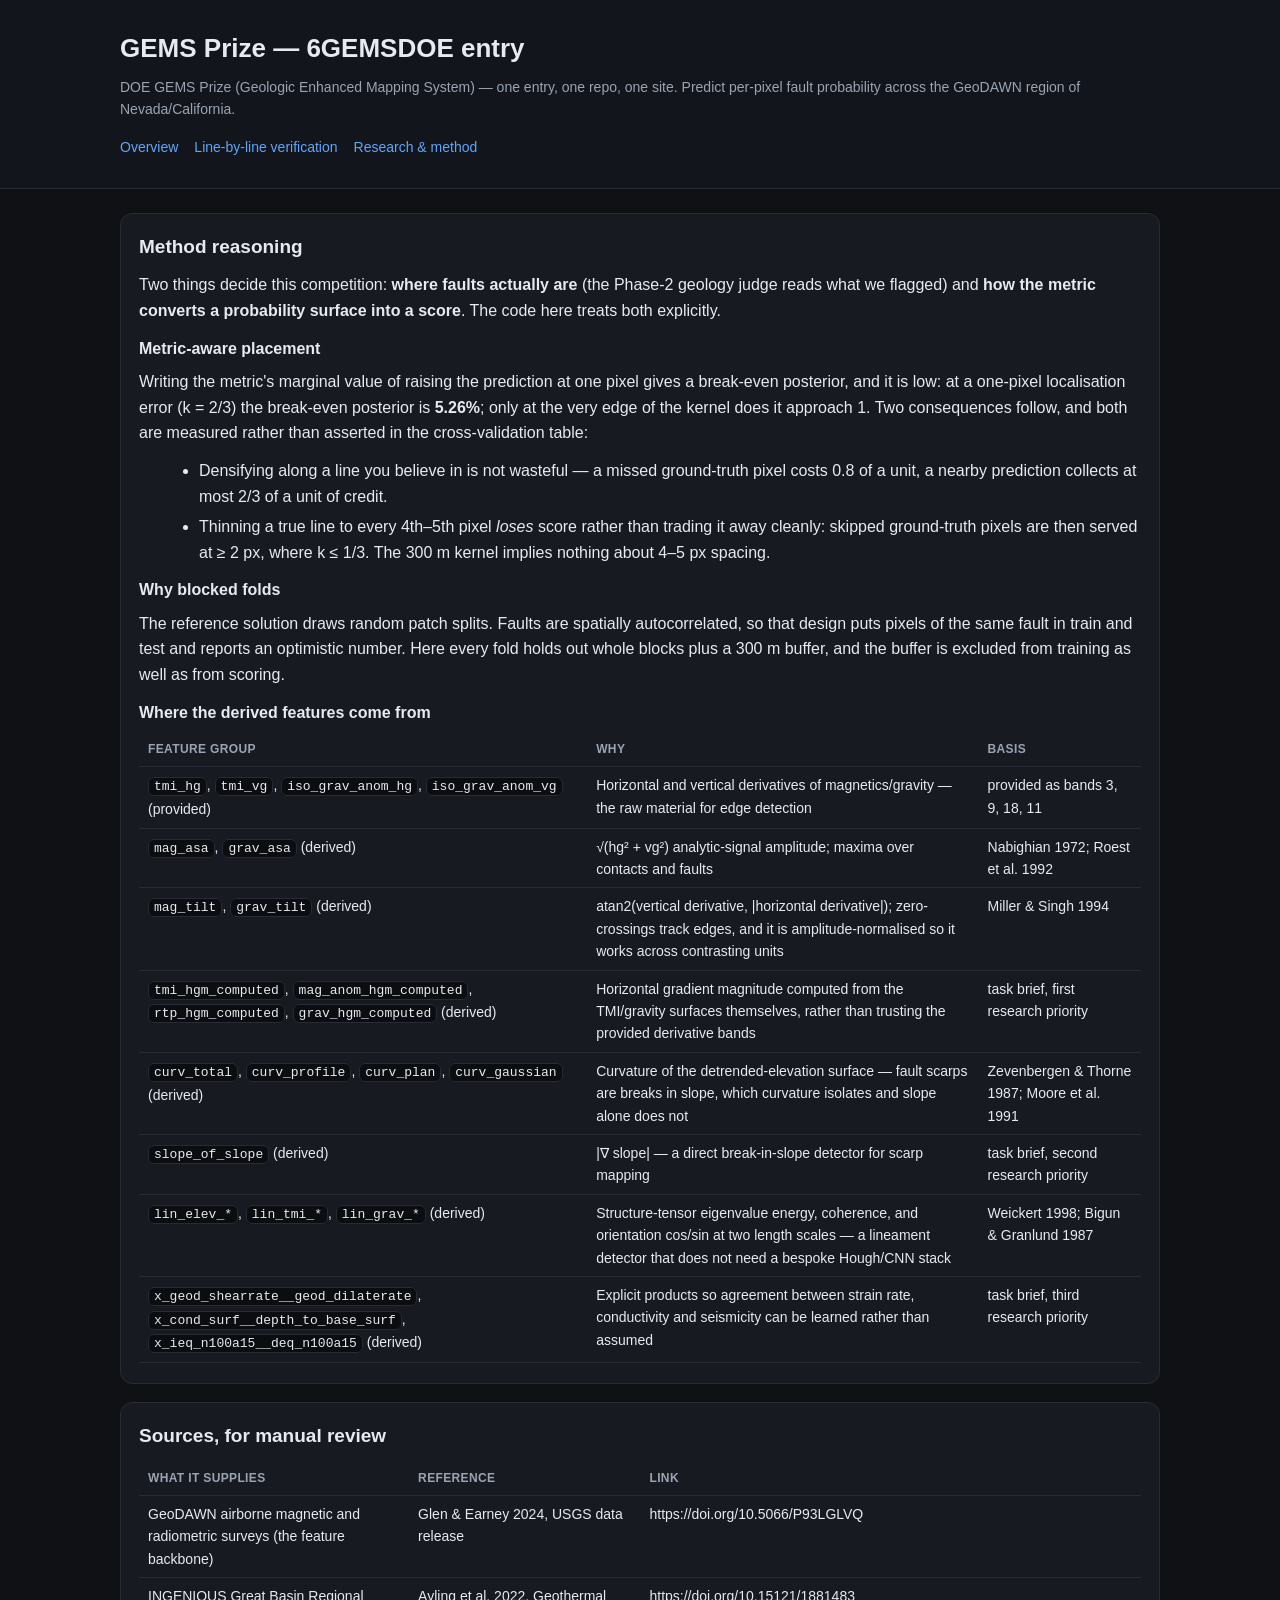
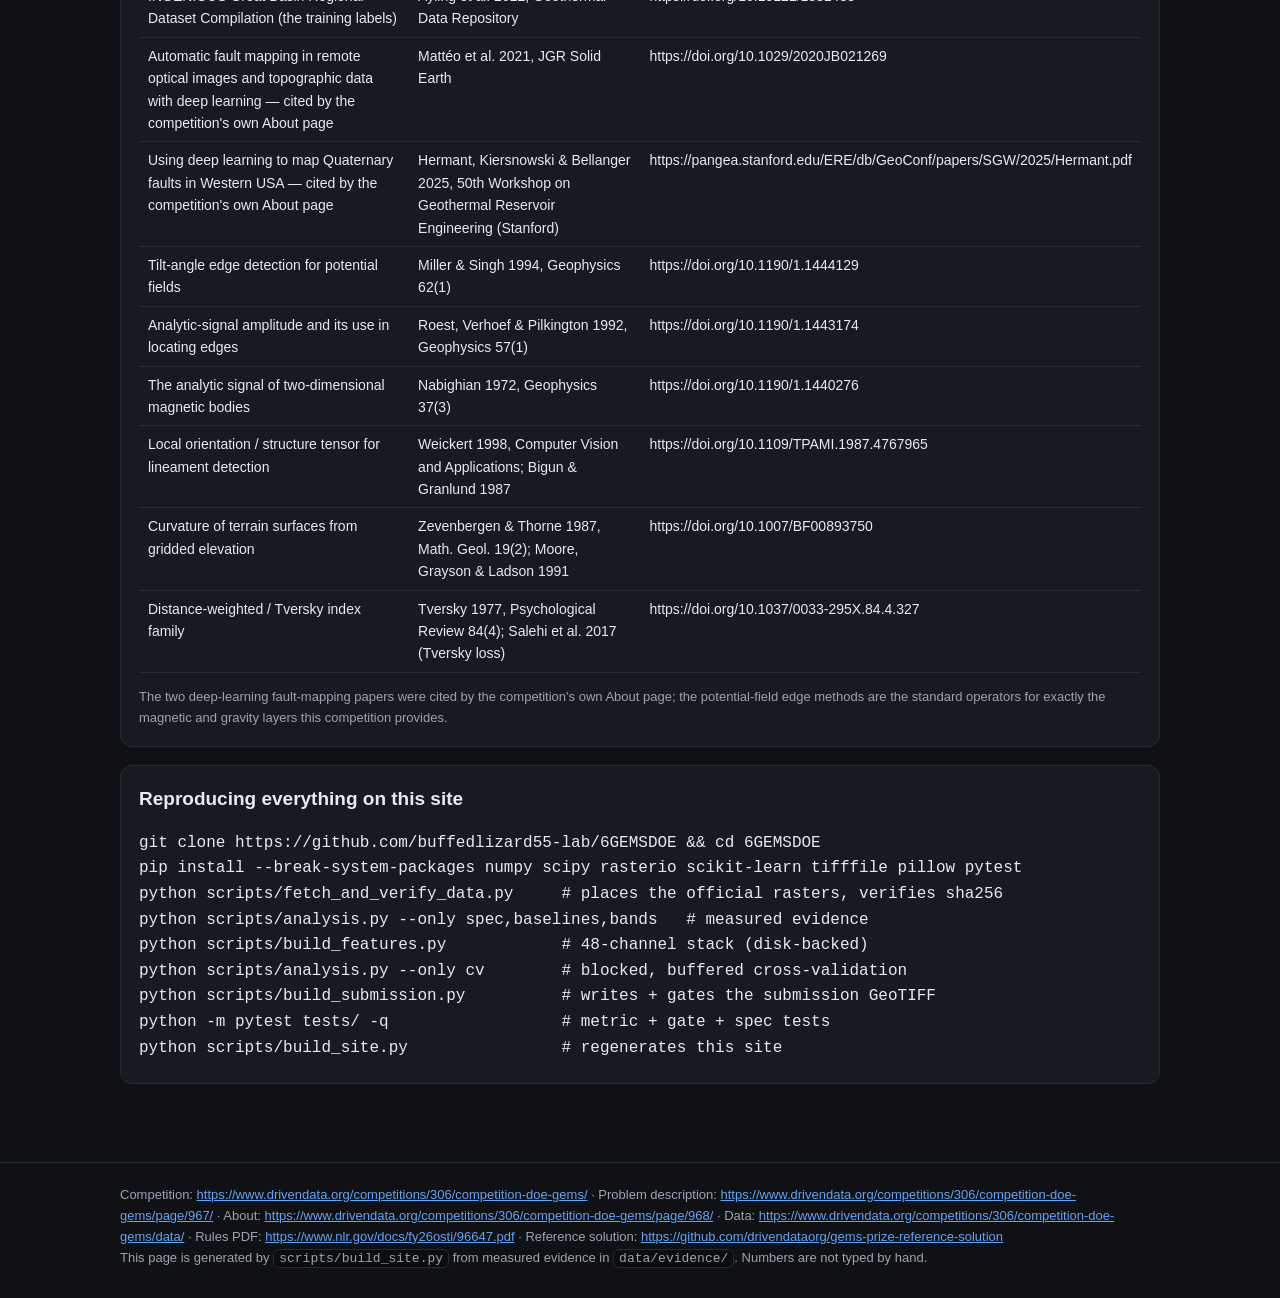
==== research.html @ 50b190d0 "Build the single canonical GEMS entry: gate, metric, features, submission, site Everything here is m" ====
<!doctype html>
<html lang="en"><head><meta charset="utf-8">
<meta name="viewport" content="width=device-width,initial-scale=1">
<title>Research &amp; method — GEMS Prize — 6GEMSDOE entry</title>
<link rel="stylesheet" href="assets/style.css">
</head><body>
<header><div class="wrap">
<h1>GEMS Prize — 6GEMSDOE entry</h1>
<div class="sub">DOE GEMS Prize (Geologic Enhanced Mapping System) —
one entry, one repo, one site. Predict per-pixel fault probability across the
GeoDAWN region of Nevada/California.</div>
<nav><a href="index.html">Overview</a><a href="verification.html">Line-by-line verification</a><a href="research.html" class="on">Research & method</a></nav>
</div></header>
<main><div class="wrap">

<div class="card">
  <h2>Method reasoning</h2>
  <p>Two things decide this competition: <strong>where faults actually are</strong>
  (the Phase-2 geology judge reads what we flagged) and <strong>how the metric
  converts a probability surface into a score</strong>. The code here treats both
  explicitly.</p>
  <h3>Metric-aware placement</h3>
  <p>Writing the metric's marginal value of raising the prediction at one pixel
  gives a break-even posterior, and it is low: at a one-pixel localisation error
  (k = 2/3) the break-even posterior is
  <strong>5.26%</strong>; only at the
  very edge of the kernel does it approach 1. Two consequences follow, and both are
  measured rather than asserted in the cross-validation table:</p>
  <ul>
    <li>Densifying along a line you believe in is not wasteful — a missed
      ground-truth pixel costs 0.8 of a unit, a nearby prediction collects at most
      2/3 of a unit of credit.</li>
    <li>Thinning a true line to every 4th–5th pixel <em>loses</em> score rather than
      trading it away cleanly: skipped ground-truth pixels are then served at ≥ 2 px,
      where k ≤ 1/3. The 300 m kernel implies nothing about 4–5 px spacing.</li>
  </ul>
  <h3>Why blocked folds</h3>
  <p>The reference solution draws random patch splits. Faults are spatially
  autocorrelated, so that design puts pixels of the same fault in train and test and
  reports an optimistic number. Here every fold holds out whole blocks plus a 300 m
  buffer, and the buffer is excluded from training as well as from scoring.</p>
  <h3>Where the derived features come from</h3>
  <table class=""><thead><tr><th>Feature group</th><th>Why</th><th>Basis</th></tr></thead><tbody><tr><td><code>tmi_hg</code>, <code>tmi_vg</code>, <code>iso_grav_anom_hg</code>, <code>iso_grav_anom_vg</code> (provided)</td><td>Horizontal and vertical derivatives of magnetics/gravity — the raw material for edge detection</td><td>provided as bands 3, 9, 18, 11</td></tr><tr><td><code>mag_asa</code>, <code>grav_asa</code> (derived)</td><td>√(hg² + vg²) analytic-signal amplitude; maxima over contacts and faults</td><td>Nabighian 1972; Roest et al. 1992</td></tr><tr><td><code>mag_tilt</code>, <code>grav_tilt</code> (derived)</td><td>atan2(vertical derivative, |horizontal derivative|); zero-crossings track edges, and it is amplitude-normalised so it works across contrasting units</td><td>Miller & Singh 1994</td></tr><tr><td><code>tmi_hgm_computed</code>, <code>mag_anom_hgm_computed</code>, <code>rtp_hgm_computed</code>, <code>grav_hgm_computed</code> (derived)</td><td>Horizontal gradient magnitude computed from the TMI/gravity surfaces themselves, rather than trusting the provided derivative bands</td><td>task brief, first research priority</td></tr><tr><td><code>curv_total</code>, <code>curv_profile</code>, <code>curv_plan</code>, <code>curv_gaussian</code> (derived)</td><td>Curvature of the detrended-elevation surface — fault scarps are breaks in slope, which curvature isolates and slope alone does not</td><td>Zevenbergen & Thorne 1987; Moore et al. 1991</td></tr><tr><td><code>slope_of_slope</code> (derived)</td><td>|∇ slope| — a direct break-in-slope detector for scarp mapping</td><td>task brief, second research priority</td></tr><tr><td><code>lin_elev_*</code>, <code>lin_tmi_*</code>, <code>lin_grav_*</code> (derived)</td><td>Structure-tensor eigenvalue energy, coherence, and orientation cos/sin at two length scales — a lineament detector that does not need a bespoke Hough/CNN stack</td><td>Weickert 1998; Bigun & Granlund 1987</td></tr><tr><td><code>x_geod_shearrate__geod_dilaterate</code>, <code>x_cond_surf__depth_to_base_surf</code>, <code>x_ieq_n100a15__deq_n100a15</code> (derived)</td><td>Explicit products so agreement between strain rate, conductivity and seismicity can be learned rather than assumed</td><td>task brief, third research priority</td></tr></tbody></table>
</div>
<div class="card">
  <h2>Sources, for manual review</h2>
  <table class=""><thead><tr><th>What it supplies</th><th>Reference</th><th>Link</th></tr></thead><tbody><tr><td>GeoDAWN airborne magnetic and radiometric surveys (the feature backbone)</td><td>Glen & Earney 2024, USGS data release</td><td>https://doi.org/10.5066/P93LGLVQ</td></tr><tr><td>INGENIOUS Great Basin Regional Dataset Compilation (the training labels)</td><td>Ayling et al. 2022, Geothermal Data Repository</td><td>https://doi.org/10.15121/1881483</td></tr><tr><td>Automatic fault mapping in remote optical images and topographic data with deep learning — cited by the competition's own About page</td><td>Mattéo et al. 2021, JGR Solid Earth</td><td>https://doi.org/10.1029/2020JB021269</td></tr><tr><td>Using deep learning to map Quaternary faults in Western USA — cited by the competition's own About page</td><td>Hermant, Kiersnowski & Bellanger 2025, 50th Workshop on Geothermal Reservoir Engineering (Stanford)</td><td>https://pangea.stanford.edu/ERE/db/GeoConf/papers/SGW/2025/Hermant.pdf</td></tr><tr><td>Tilt-angle edge detection for potential fields</td><td>Miller & Singh 1994, Geophysics 62(1)</td><td>https://doi.org/10.1190/1.1444129</td></tr><tr><td>Analytic-signal amplitude and its use in locating edges</td><td>Roest, Verhoef & Pilkington 1992, Geophysics 57(1)</td><td>https://doi.org/10.1190/1.1443174</td></tr><tr><td>The analytic signal of two-dimensional magnetic bodies</td><td>Nabighian 1972, Geophysics 37(3)</td><td>https://doi.org/10.1190/1.1440276</td></tr><tr><td>Local orientation / structure tensor for lineament detection</td><td>Weickert 1998, Computer Vision and Applications; Bigun & Granlund 1987</td><td>https://doi.org/10.1109/TPAMI.1987.4767965</td></tr><tr><td>Curvature of terrain surfaces from gridded elevation</td><td>Zevenbergen & Thorne 1987, Math. Geol. 19(2); Moore, Grayson & Ladson 1991</td><td>https://doi.org/10.1007/BF00893750</td></tr><tr><td>Distance-weighted / Tversky index family</td><td>Tversky 1977, Psychological Review 84(4); Salehi et al. 2017 (Tversky loss)</td><td>https://doi.org/10.1037/0033-295X.84.4.327</td></tr></tbody></table>
  <p class="note">The two deep-learning fault-mapping papers were cited by the
  competition's own About page; the potential-field edge methods are the standard
  operators for exactly the magnetic and gravity layers this competition provides.</p>
</div>
<div class="card">
  <h2>Reproducing everything on this site</h2>
  <pre class="code">git clone https://github.com/buffedlizard55-lab/6GEMSDOE &amp;&amp; cd 6GEMSDOE
pip install --break-system-packages numpy scipy rasterio scikit-learn tifffile pillow pytest
python scripts/fetch_and_verify_data.py     # places the official rasters, verifies sha256
python scripts/analysis.py --only spec,baselines,bands   # measured evidence
python scripts/build_features.py            # 48-channel stack (disk-backed)
python scripts/analysis.py --only cv        # blocked, buffered cross-validation
python scripts/build_submission.py          # writes + gates the submission GeoTIFF
python -m pytest tests/ -q                  # metric + gate + spec tests
python scripts/build_site.py                # regenerates this site</pre>
</div>
</div></main>
<footer><div class="wrap">
Competition: <a href="https://www.drivendata.org/competitions/306/competition-doe-gems/" rel="noopener">https://www.drivendata.org/competitions/306/competition-doe-gems/</a> · Problem description: <a href="https://www.drivendata.org/competitions/306/competition-doe-gems/page/967/" rel="noopener">https://www.drivendata.org/competitions/306/competition-doe-gems/page/967/</a> ·
About: <a href="https://www.drivendata.org/competitions/306/competition-doe-gems/page/968/" rel="noopener">https://www.drivendata.org/competitions/306/competition-doe-gems/page/968/</a> · Data: <a href="https://www.drivendata.org/competitions/306/competition-doe-gems/data/" rel="noopener">https://www.drivendata.org/competitions/306/competition-doe-gems/data/</a> ·
Rules PDF: <a href="https://www.nlr.gov/docs/fy26osti/96647.pdf" rel="noopener">https://www.nlr.gov/docs/fy26osti/96647.pdf</a> ·
Reference solution: <a href="https://github.com/drivendataorg/gems-prize-reference-solution" rel="noopener">https://github.com/drivendataorg/gems-prize-reference-solution</a>
<p>This page is generated by <code>scripts/build_site.py</code> from measured
evidence in <code>data/evidence/</code>. Numbers are not typed by hand.</p>
</div></footer></body></html>
---- assets/style.css ----
:root{--bg:#0f1115;--fg:#e8eaf0;--mut:#9aa4b2;--card:#171a21;--line:#262b36;
--acc:#6ee7b7;--acc2:#60a5fa;--warn:#fbbf24;--bad:#f87171}
*{box-sizing:border-box}
body{margin:0;background:var(--bg);color:var(--fg);font:16px/1.6 -apple-system,
BlinkMacSystemFont,"Segoe UI",Roboto,Helvetica,Arial,sans-serif}
header{padding:28px 20px;border-bottom:1px solid var(--line);background:#12151b}
.wrap{max-width:1080px;margin:0 auto;padding:0 20px}
h1{margin:0 0 6px;font-size:26px}
h2{font-size:19px;margin:0 0 10px}
h3{font-size:16px;margin:0 0 8px}
p{margin:0 0 12px}
.sub{color:var(--mut);font-size:14px}
nav a{color:var(--acc2);text-decoration:none;margin-right:16px;font-size:14px}
nav{margin-top:14px}
main{padding:24px 0 60px}
.card{background:var(--card);border:1px solid var(--line);border-radius:12px;
padding:18px 18px 6px;margin:0 0 18px}
.card.flag{border-color:var(--warn)}
.card.warn{border-color:var(--warn)}
.hero-card{border-color:var(--acc)}
.lead{font-size:17px}
a{color:var(--acc2)}
code{background:#0b0d11;border:1px solid var(--line);border-radius:6px;
padding:1px 5px;font-size:13px}
code.hash{font-size:12px;color:var(--mut)}
table{width:100%;border-collapse:collapse;margin:8px 0 14px;font-size:14px}
th,td{text-align:left;padding:7px 9px;border-bottom:1px solid var(--line);
vertical-align:top}
th{color:var(--mut);font-weight:600;font-size:12px;text-transform:uppercase;
letter-spacing:.03em}
tr:hover td{background:#1b1f27}
.download{display:inline-block;background:var(--acc);color:#06231a;font-weight:700;
padding:11px 18px;border-radius:9px;text-decoration:none;font-size:16px}
.download:hover{filter:brightness(1.08)}
.file{margin:10px 0 14px}
.meta{color:var(--mut);font-size:13px;margin-left:10px}
.steps{margin:0 0 12px 18px}
.steps li{margin:5px 0}
.note{color:var(--mut);font-size:13px}
.methodnote{background:#0b0d11;border:1px solid var(--line);border-radius:8px;
padding:10px 12px;font-size:13px}
details{margin:10px 0 14px}
summary{cursor:pointer;color:var(--acc2);font-size:14px;margin-bottom:6px}
ul{margin:0 0 12px 20px}
li{margin:5px 0}
footer{border-top:1px solid var(--line);padding:22px 20px;color:var(--mut);
font-size:13px}
.grid{display:grid;grid-template-columns:1fr 1fr;gap:18px}
@media(max-width:760px){.grid{grid-template-columns:1fr}}
.flagp{color:var(--warn)}
.ok{color:var(--acc)}
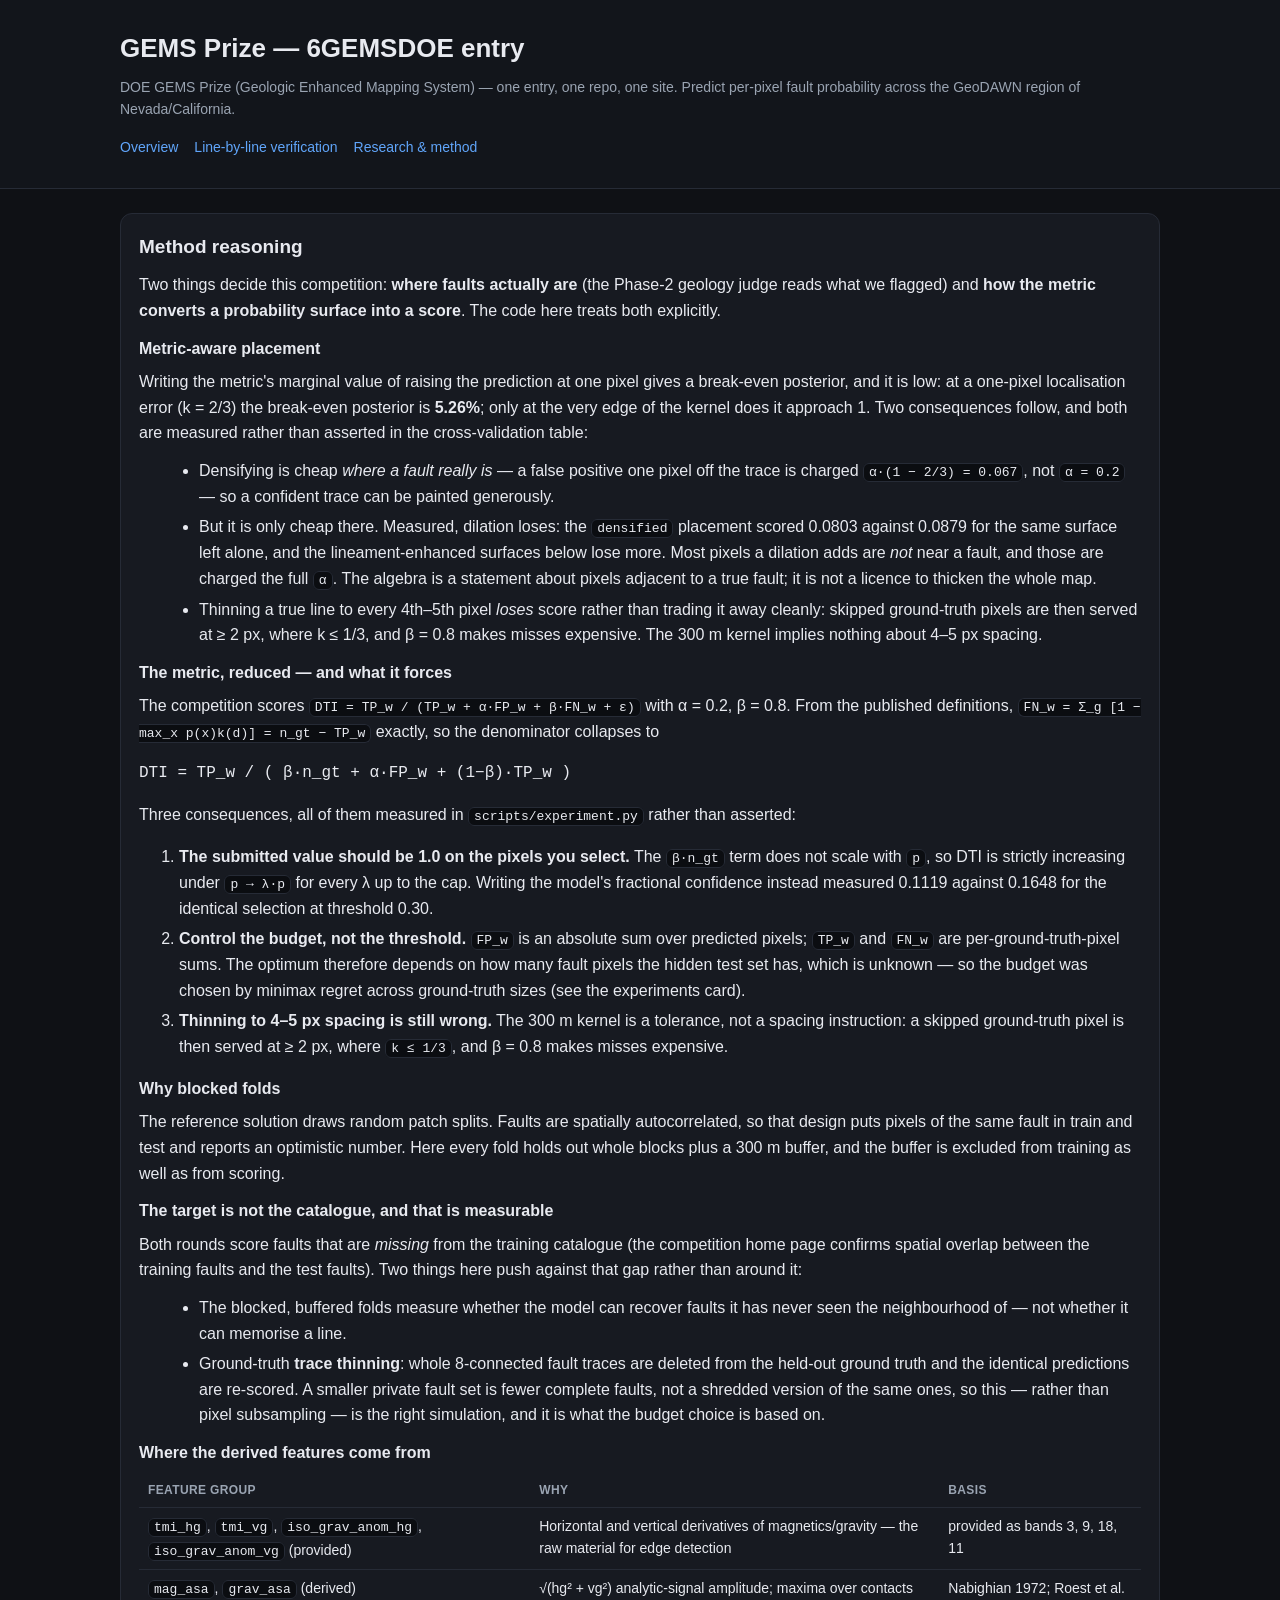
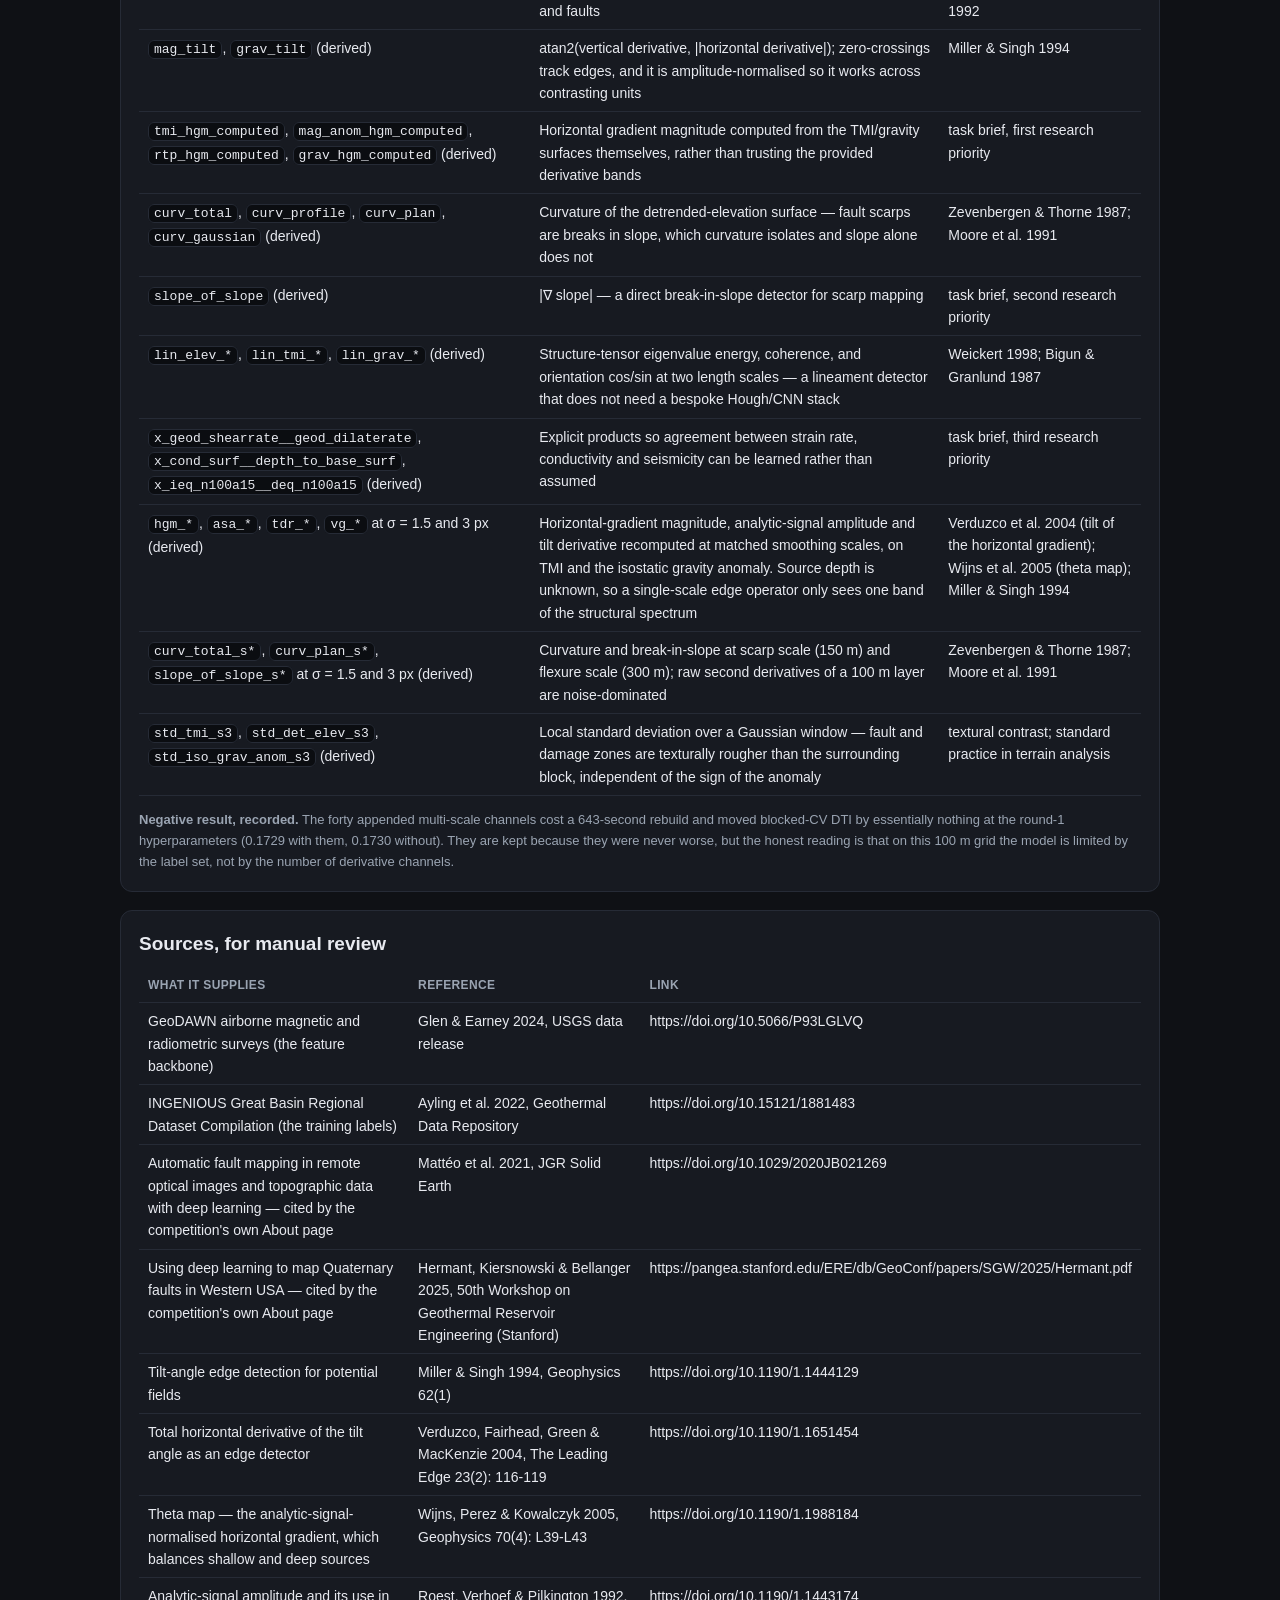
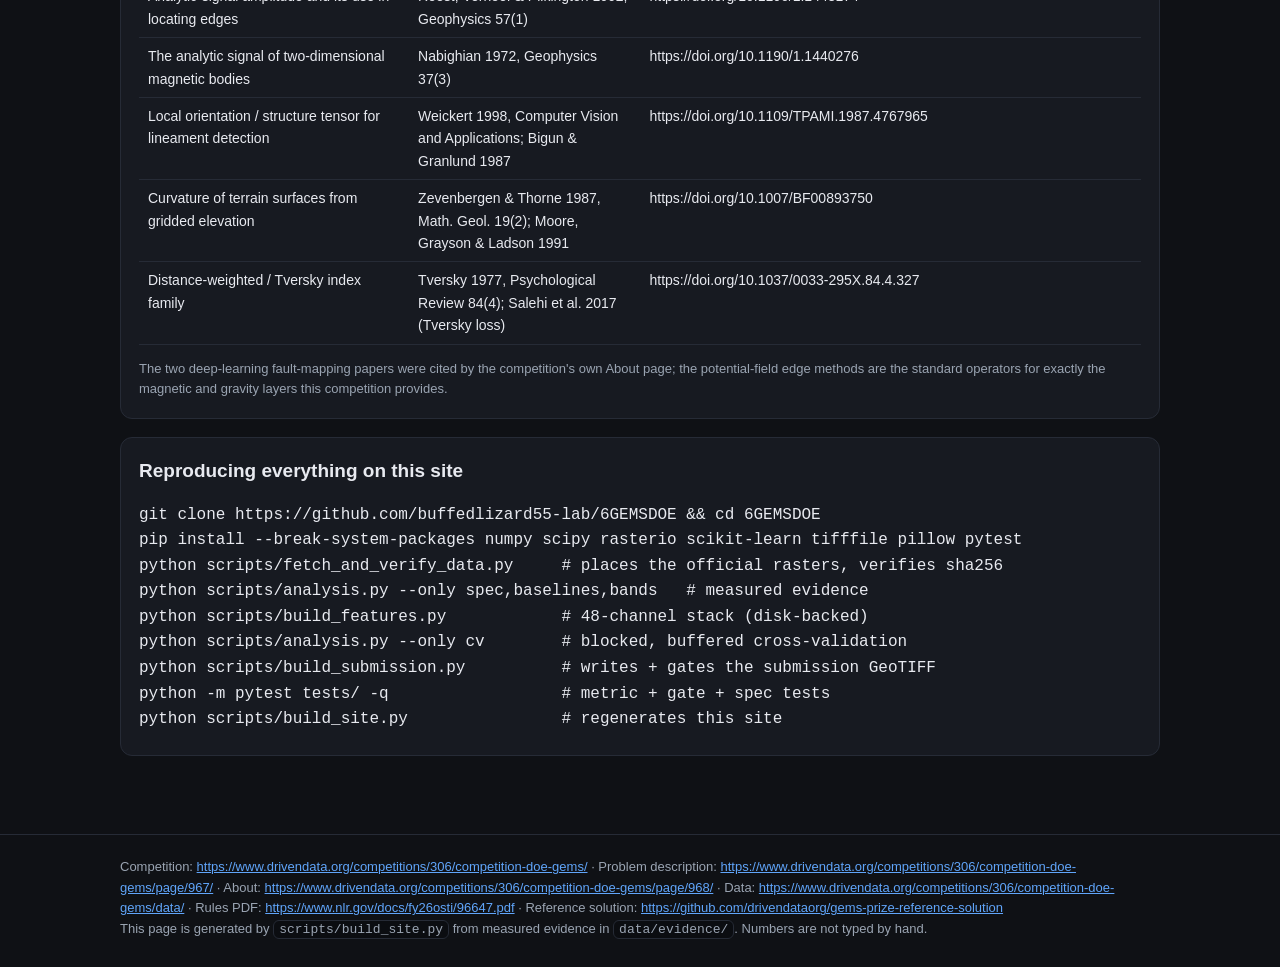
==== commit e60f8531: "Metric-algebra submission upgrade: write 1.0, choose a robust budget Model quality, not data placeme" ====
--- a/research.html
+++ b/research.html
@@ -27,24 +27,74 @@
   very edge of the kernel does it approach 1. Two consequences follow, and both are
   measured rather than asserted in the cross-validation table:</p>
   <ul>
-    <li>Densifying along a line you believe in is not wasteful — a missed
-      ground-truth pixel costs 0.8 of a unit, a nearby prediction collects at most
-      2/3 of a unit of credit.</li>
+    <li>Densifying is cheap <em>where a fault really is</em> — a false positive one
+      pixel off the trace is charged <code>α·(1 − 2/3) = 0.067</code>, not
+      <code>α = 0.2</code> — so a confident trace can be painted generously.</li>
+    <li>But it is only cheap there. Measured, dilation loses: the
+      <code>densified</code> placement scored 0.0803 against 0.0879 for the same
+      surface left alone, and the lineament-enhanced surfaces below lose more. Most
+      pixels a dilation adds are <em>not</em> near a fault, and those are charged the
+      full <code>α</code>. The algebra is a statement about pixels adjacent to a true
+      fault; it is not a licence to thicken the whole map.</li>
     <li>Thinning a true line to every 4th–5th pixel <em>loses</em> score rather than
       trading it away cleanly: skipped ground-truth pixels are then served at ≥ 2 px,
-      where k ≤ 1/3. The 300 m kernel implies nothing about 4–5 px spacing.</li>
+      where k ≤ 1/3, and β = 0.8 makes misses expensive. The 300 m kernel implies
+      nothing about 4–5 px spacing.</li>
   </ul>
+  <h3>The metric, reduced — and what it forces</h3>
+  <p>The competition scores
+  <code>DTI = TP_w / (TP_w + α·FP_w + β·FN_w + ε)</code> with α = 0.2, β = 0.8.
+  From the published definitions, <code>FN_w = Σ_g [1 − max_x p(x)k(d)] =
+  n_gt − TP_w</code> exactly, so the denominator collapses to</p>
+  <pre class="code">DTI = TP_w / ( β·n_gt + α·FP_w + (1−β)·TP_w )</pre>
+  <p>Three consequences, all of them measured in
+  <code>scripts/experiment.py</code> rather than asserted:</p>
+  <ol>
+    <li><strong>The submitted value should be 1.0 on the pixels you select.</strong>
+      The <code>β·n_gt</code> term does not scale with <code>p</code>, so DTI is
+      strictly increasing under <code>p → λ·p</code> for every λ up to the cap. Writing
+      the model's fractional confidence instead measured 0.1119 against 0.1648 for
+      the identical selection at threshold 0.30.</li>
+    <li><strong>Control the budget, not the threshold.</strong> <code>FP_w</code> is an
+      absolute sum over predicted pixels; <code>TP_w</code> and <code>FN_w</code> are
+      per-ground-truth-pixel sums. The optimum therefore depends on how many fault
+      pixels the hidden test set has, which is unknown — so the budget was chosen by
+      minimax regret across ground-truth sizes (see the experiments card).</li>
+    <li><strong>Thinning to 4–5 px spacing is still wrong.</strong> The 300 m kernel
+      is a tolerance, not a spacing instruction: a skipped ground-truth pixel is then
+      served at ≥ 2 px, where <code>k ≤ 1/3</code>, and β = 0.8 makes misses
+      expensive.</li>
+  </ol>
   <h3>Why blocked folds</h3>
   <p>The reference solution draws random patch splits. Faults are spatially
   autocorrelated, so that design puts pixels of the same fault in train and test and
   reports an optimistic number. Here every fold holds out whole blocks plus a 300 m
   buffer, and the buffer is excluded from training as well as from scoring.</p>
+  <h3>The target is not the catalogue, and that is measurable</h3>
+  <p>Both rounds score faults that are <em>missing</em> from the training catalogue
+  (the competition home page confirms spatial overlap between the training faults and
+  the test faults). Two things here push against that gap rather than around it:</p>
+  <ul>
+    <li>The blocked, buffered folds measure whether the model can recover faults it
+      has never seen the neighbourhood of — not whether it can memorise a line.</li>
+    <li>Ground-truth <strong>trace thinning</strong>: whole 8-connected fault traces
+      are deleted from the held-out ground truth and the identical predictions are
+      re-scored. A smaller private fault set is fewer complete faults, not a shredded
+      version of the same ones, so this — rather than pixel subsampling — is the right
+      simulation, and it is what the budget choice is based on.</li>
+  </ul>
   <h3>Where the derived features come from</h3>
-  <table class=""><thead><tr><th>Feature group</th><th>Why</th><th>Basis</th></tr></thead><tbody><tr><td><code>tmi_hg</code>, <code>tmi_vg</code>, <code>iso_grav_anom_hg</code>, <code>iso_grav_anom_vg</code> (provided)</td><td>Horizontal and vertical derivatives of magnetics/gravity — the raw material for edge detection</td><td>provided as bands 3, 9, 18, 11</td></tr><tr><td><code>mag_asa</code>, <code>grav_asa</code> (derived)</td><td>√(hg² + vg²) analytic-signal amplitude; maxima over contacts and faults</td><td>Nabighian 1972; Roest et al. 1992</td></tr><tr><td><code>mag_tilt</code>, <code>grav_tilt</code> (derived)</td><td>atan2(vertical derivative, |horizontal derivative|); zero-crossings track edges, and it is amplitude-normalised so it works across contrasting units</td><td>Miller & Singh 1994</td></tr><tr><td><code>tmi_hgm_computed</code>, <code>mag_anom_hgm_computed</code>, <code>rtp_hgm_computed</code>, <code>grav_hgm_computed</code> (derived)</td><td>Horizontal gradient magnitude computed from the TMI/gravity surfaces themselves, rather than trusting the provided derivative bands</td><td>task brief, first research priority</td></tr><tr><td><code>curv_total</code>, <code>curv_profile</code>, <code>curv_plan</code>, <code>curv_gaussian</code> (derived)</td><td>Curvature of the detrended-elevation surface — fault scarps are breaks in slope, which curvature isolates and slope alone does not</td><td>Zevenbergen & Thorne 1987; Moore et al. 1991</td></tr><tr><td><code>slope_of_slope</code> (derived)</td><td>|∇ slope| — a direct break-in-slope detector for scarp mapping</td><td>task brief, second research priority</td></tr><tr><td><code>lin_elev_*</code>, <code>lin_tmi_*</code>, <code>lin_grav_*</code> (derived)</td><td>Structure-tensor eigenvalue energy, coherence, and orientation cos/sin at two length scales — a lineament detector that does not need a bespoke Hough/CNN stack</td><td>Weickert 1998; Bigun & Granlund 1987</td></tr><tr><td><code>x_geod_shearrate__geod_dilaterate</code>, <code>x_cond_surf__depth_to_base_surf</code>, <code>x_ieq_n100a15__deq_n100a15</code> (derived)</td><td>Explicit products so agreement between strain rate, conductivity and seismicity can be learned rather than assumed</td><td>task brief, third research priority</td></tr></tbody></table>
+  <table class=""><thead><tr><th>Feature group</th><th>Why</th><th>Basis</th></tr></thead><tbody><tr><td><code>tmi_hg</code>, <code>tmi_vg</code>, <code>iso_grav_anom_hg</code>, <code>iso_grav_anom_vg</code> (provided)</td><td>Horizontal and vertical derivatives of magnetics/gravity — the raw material for edge detection</td><td>provided as bands 3, 9, 18, 11</td></tr><tr><td><code>mag_asa</code>, <code>grav_asa</code> (derived)</td><td>√(hg² + vg²) analytic-signal amplitude; maxima over contacts and faults</td><td>Nabighian 1972; Roest et al. 1992</td></tr><tr><td><code>mag_tilt</code>, <code>grav_tilt</code> (derived)</td><td>atan2(vertical derivative, |horizontal derivative|); zero-crossings track edges, and it is amplitude-normalised so it works across contrasting units</td><td>Miller & Singh 1994</td></tr><tr><td><code>tmi_hgm_computed</code>, <code>mag_anom_hgm_computed</code>, <code>rtp_hgm_computed</code>, <code>grav_hgm_computed</code> (derived)</td><td>Horizontal gradient magnitude computed from the TMI/gravity surfaces themselves, rather than trusting the provided derivative bands</td><td>task brief, first research priority</td></tr><tr><td><code>curv_total</code>, <code>curv_profile</code>, <code>curv_plan</code>, <code>curv_gaussian</code> (derived)</td><td>Curvature of the detrended-elevation surface — fault scarps are breaks in slope, which curvature isolates and slope alone does not</td><td>Zevenbergen & Thorne 1987; Moore et al. 1991</td></tr><tr><td><code>slope_of_slope</code> (derived)</td><td>|∇ slope| — a direct break-in-slope detector for scarp mapping</td><td>task brief, second research priority</td></tr><tr><td><code>lin_elev_*</code>, <code>lin_tmi_*</code>, <code>lin_grav_*</code> (derived)</td><td>Structure-tensor eigenvalue energy, coherence, and orientation cos/sin at two length scales — a lineament detector that does not need a bespoke Hough/CNN stack</td><td>Weickert 1998; Bigun & Granlund 1987</td></tr><tr><td><code>x_geod_shearrate__geod_dilaterate</code>, <code>x_cond_surf__depth_to_base_surf</code>, <code>x_ieq_n100a15__deq_n100a15</code> (derived)</td><td>Explicit products so agreement between strain rate, conductivity and seismicity can be learned rather than assumed</td><td>task brief, third research priority</td></tr><tr><td><code>hgm_*</code>, <code>asa_*</code>, <code>tdr_*</code>, <code>vg_*</code> at σ = 1.5 and 3 px (derived)</td><td>Horizontal-gradient magnitude, analytic-signal amplitude and tilt derivative recomputed at matched smoothing scales, on TMI and the isostatic gravity anomaly. Source depth is unknown, so a single-scale edge operator only sees one band of the structural spectrum</td><td>Verduzco et al. 2004 (tilt of the horizontal gradient); Wijns et al. 2005 (theta map); Miller & Singh 1994</td></tr><tr><td><code>curv_total_s*</code>, <code>curv_plan_s*</code>, <code>slope_of_slope_s*</code> at σ = 1.5 and 3 px (derived)</td><td>Curvature and break-in-slope at scarp scale (150 m) and flexure scale (300 m); raw second derivatives of a 100 m layer are noise-dominated</td><td>Zevenbergen & Thorne 1987; Moore et al. 1991</td></tr><tr><td><code>std_tmi_s3</code>, <code>std_det_elev_s3</code>, <code>std_iso_grav_anom_s3</code> (derived)</td><td>Local standard deviation over a Gaussian window — fault and damage zones are texturally rougher than the surrounding block, independent of the sign of the anomaly</td><td>textural contrast; standard practice in terrain analysis</td></tr></tbody></table>
+  <p class="note"><strong>Negative result, recorded.</strong> The forty appended
+  multi-scale channels cost a 643-second rebuild and moved blocked-CV DTI by
+  essentially nothing at the round-1 hyperparameters (0.1729 with them, 0.1730
+  without). They are kept because they were never worse, but the honest reading is
+  that on this 100 m grid the model is limited by the label set, not by the number of
+  derivative channels.</p>
 </div>
 <div class="card">
   <h2>Sources, for manual review</h2>
-  <table class=""><thead><tr><th>What it supplies</th><th>Reference</th><th>Link</th></tr></thead><tbody><tr><td>GeoDAWN airborne magnetic and radiometric surveys (the feature backbone)</td><td>Glen & Earney 2024, USGS data release</td><td>https://doi.org/10.5066/P93LGLVQ</td></tr><tr><td>INGENIOUS Great Basin Regional Dataset Compilation (the training labels)</td><td>Ayling et al. 2022, Geothermal Data Repository</td><td>https://doi.org/10.15121/1881483</td></tr><tr><td>Automatic fault mapping in remote optical images and topographic data with deep learning — cited by the competition's own About page</td><td>Mattéo et al. 2021, JGR Solid Earth</td><td>https://doi.org/10.1029/2020JB021269</td></tr><tr><td>Using deep learning to map Quaternary faults in Western USA — cited by the competition's own About page</td><td>Hermant, Kiersnowski & Bellanger 2025, 50th Workshop on Geothermal Reservoir Engineering (Stanford)</td><td>https://pangea.stanford.edu/ERE/db/GeoConf/papers/SGW/2025/Hermant.pdf</td></tr><tr><td>Tilt-angle edge detection for potential fields</td><td>Miller & Singh 1994, Geophysics 62(1)</td><td>https://doi.org/10.1190/1.1444129</td></tr><tr><td>Analytic-signal amplitude and its use in locating edges</td><td>Roest, Verhoef & Pilkington 1992, Geophysics 57(1)</td><td>https://doi.org/10.1190/1.1443174</td></tr><tr><td>The analytic signal of two-dimensional magnetic bodies</td><td>Nabighian 1972, Geophysics 37(3)</td><td>https://doi.org/10.1190/1.1440276</td></tr><tr><td>Local orientation / structure tensor for lineament detection</td><td>Weickert 1998, Computer Vision and Applications; Bigun & Granlund 1987</td><td>https://doi.org/10.1109/TPAMI.1987.4767965</td></tr><tr><td>Curvature of terrain surfaces from gridded elevation</td><td>Zevenbergen & Thorne 1987, Math. Geol. 19(2); Moore, Grayson & Ladson 1991</td><td>https://doi.org/10.1007/BF00893750</td></tr><tr><td>Distance-weighted / Tversky index family</td><td>Tversky 1977, Psychological Review 84(4); Salehi et al. 2017 (Tversky loss)</td><td>https://doi.org/10.1037/0033-295X.84.4.327</td></tr></tbody></table>
+  <table class=""><thead><tr><th>What it supplies</th><th>Reference</th><th>Link</th></tr></thead><tbody><tr><td>GeoDAWN airborne magnetic and radiometric surveys (the feature backbone)</td><td>Glen & Earney 2024, USGS data release</td><td>https://doi.org/10.5066/P93LGLVQ</td></tr><tr><td>INGENIOUS Great Basin Regional Dataset Compilation (the training labels)</td><td>Ayling et al. 2022, Geothermal Data Repository</td><td>https://doi.org/10.15121/1881483</td></tr><tr><td>Automatic fault mapping in remote optical images and topographic data with deep learning — cited by the competition's own About page</td><td>Mattéo et al. 2021, JGR Solid Earth</td><td>https://doi.org/10.1029/2020JB021269</td></tr><tr><td>Using deep learning to map Quaternary faults in Western USA — cited by the competition's own About page</td><td>Hermant, Kiersnowski & Bellanger 2025, 50th Workshop on Geothermal Reservoir Engineering (Stanford)</td><td>https://pangea.stanford.edu/ERE/db/GeoConf/papers/SGW/2025/Hermant.pdf</td></tr><tr><td>Tilt-angle edge detection for potential fields</td><td>Miller & Singh 1994, Geophysics 62(1)</td><td>https://doi.org/10.1190/1.1444129</td></tr><tr><td>Total horizontal derivative of the tilt angle as an edge detector</td><td>Verduzco, Fairhead, Green & MacKenzie 2004, The Leading Edge 23(2): 116-119</td><td>https://doi.org/10.1190/1.1651454</td></tr><tr><td>Theta map — the analytic-signal-normalised horizontal gradient, which balances shallow and deep sources</td><td>Wijns, Perez & Kowalczyk 2005, Geophysics 70(4): L39-L43</td><td>https://doi.org/10.1190/1.1988184</td></tr><tr><td>Analytic-signal amplitude and its use in locating edges</td><td>Roest, Verhoef & Pilkington 1992, Geophysics 57(1)</td><td>https://doi.org/10.1190/1.1443174</td></tr><tr><td>The analytic signal of two-dimensional magnetic bodies</td><td>Nabighian 1972, Geophysics 37(3)</td><td>https://doi.org/10.1190/1.1440276</td></tr><tr><td>Local orientation / structure tensor for lineament detection</td><td>Weickert 1998, Computer Vision and Applications; Bigun & Granlund 1987</td><td>https://doi.org/10.1109/TPAMI.1987.4767965</td></tr><tr><td>Curvature of terrain surfaces from gridded elevation</td><td>Zevenbergen & Thorne 1987, Math. Geol. 19(2); Moore, Grayson & Ladson 1991</td><td>https://doi.org/10.1007/BF00893750</td></tr><tr><td>Distance-weighted / Tversky index family</td><td>Tversky 1977, Psychological Review 84(4); Salehi et al. 2017 (Tversky loss)</td><td>https://doi.org/10.1037/0033-295X.84.4.327</td></tr></tbody></table>
   <p class="note">The two deep-learning fault-mapping papers were cited by the
   competition's own About page; the potential-field edge methods are the standard
   operators for exactly the magnetic and gravity layers this competition provides.</p>
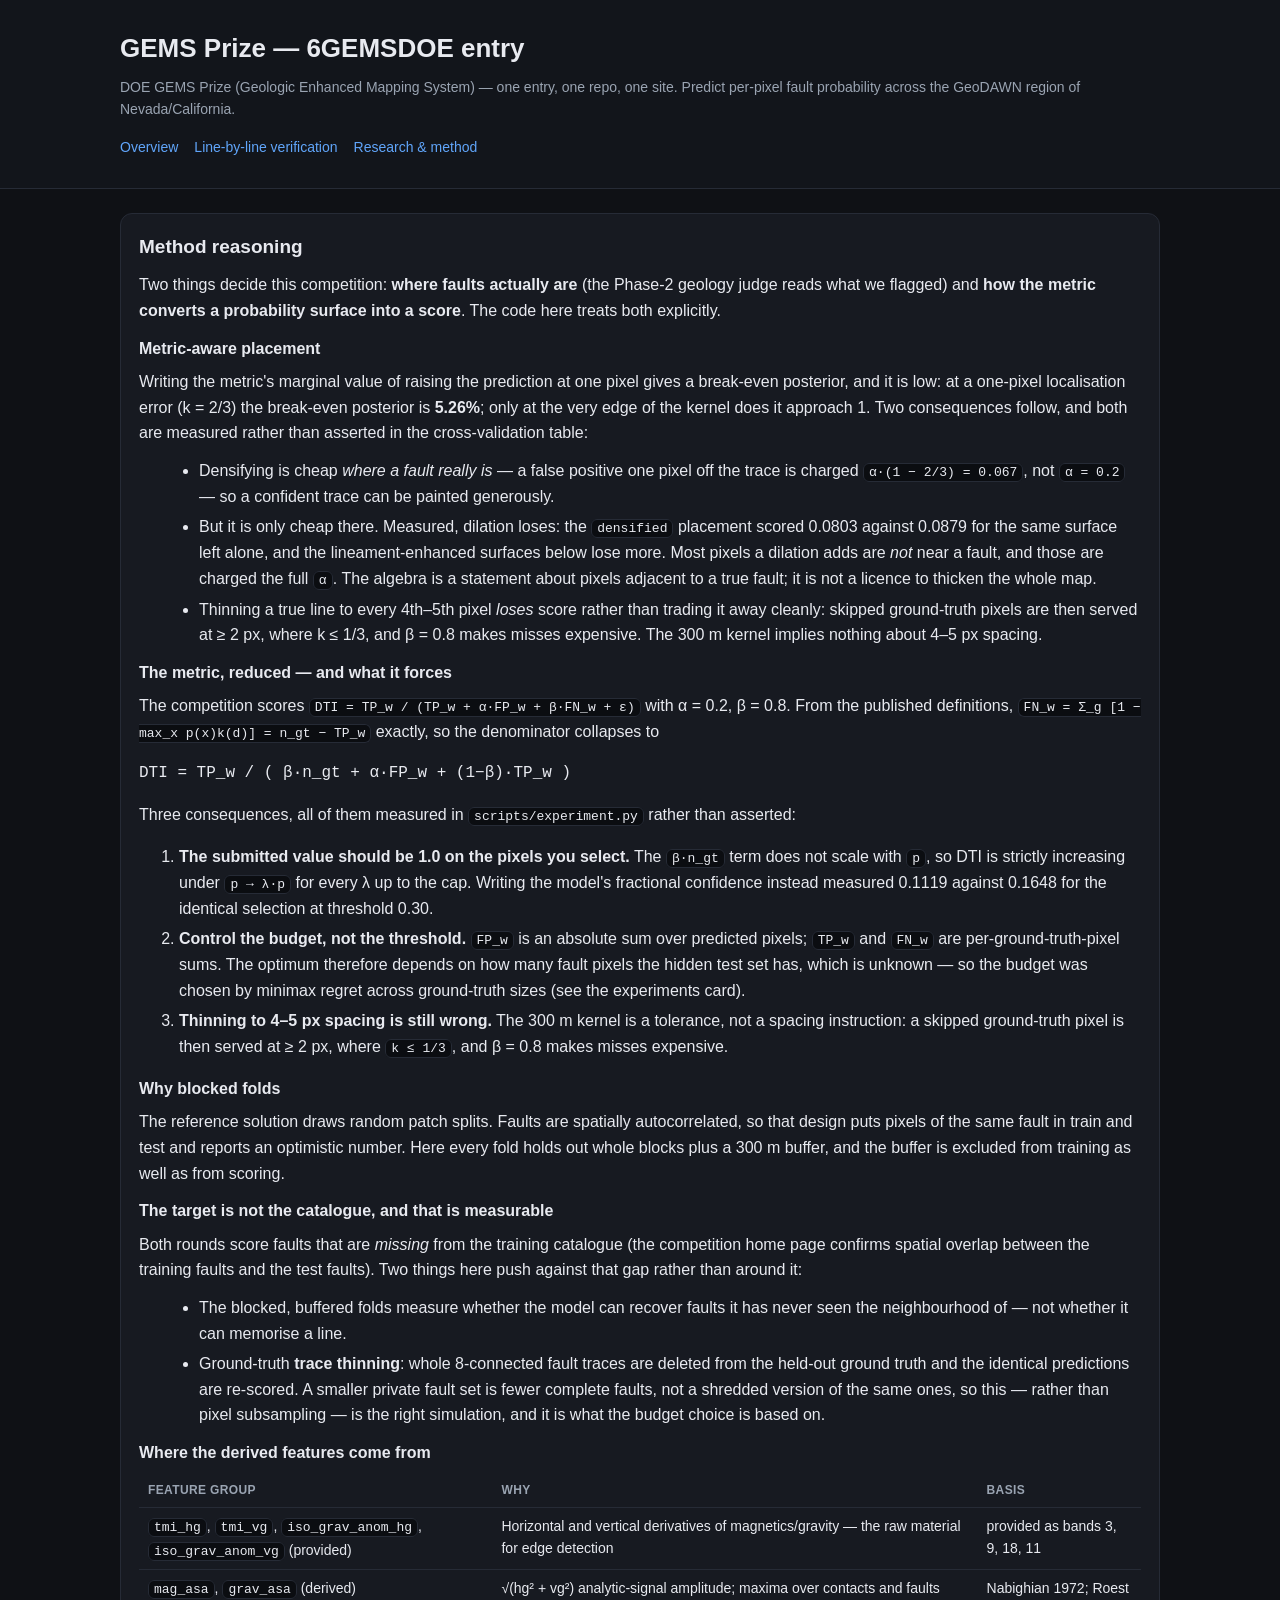
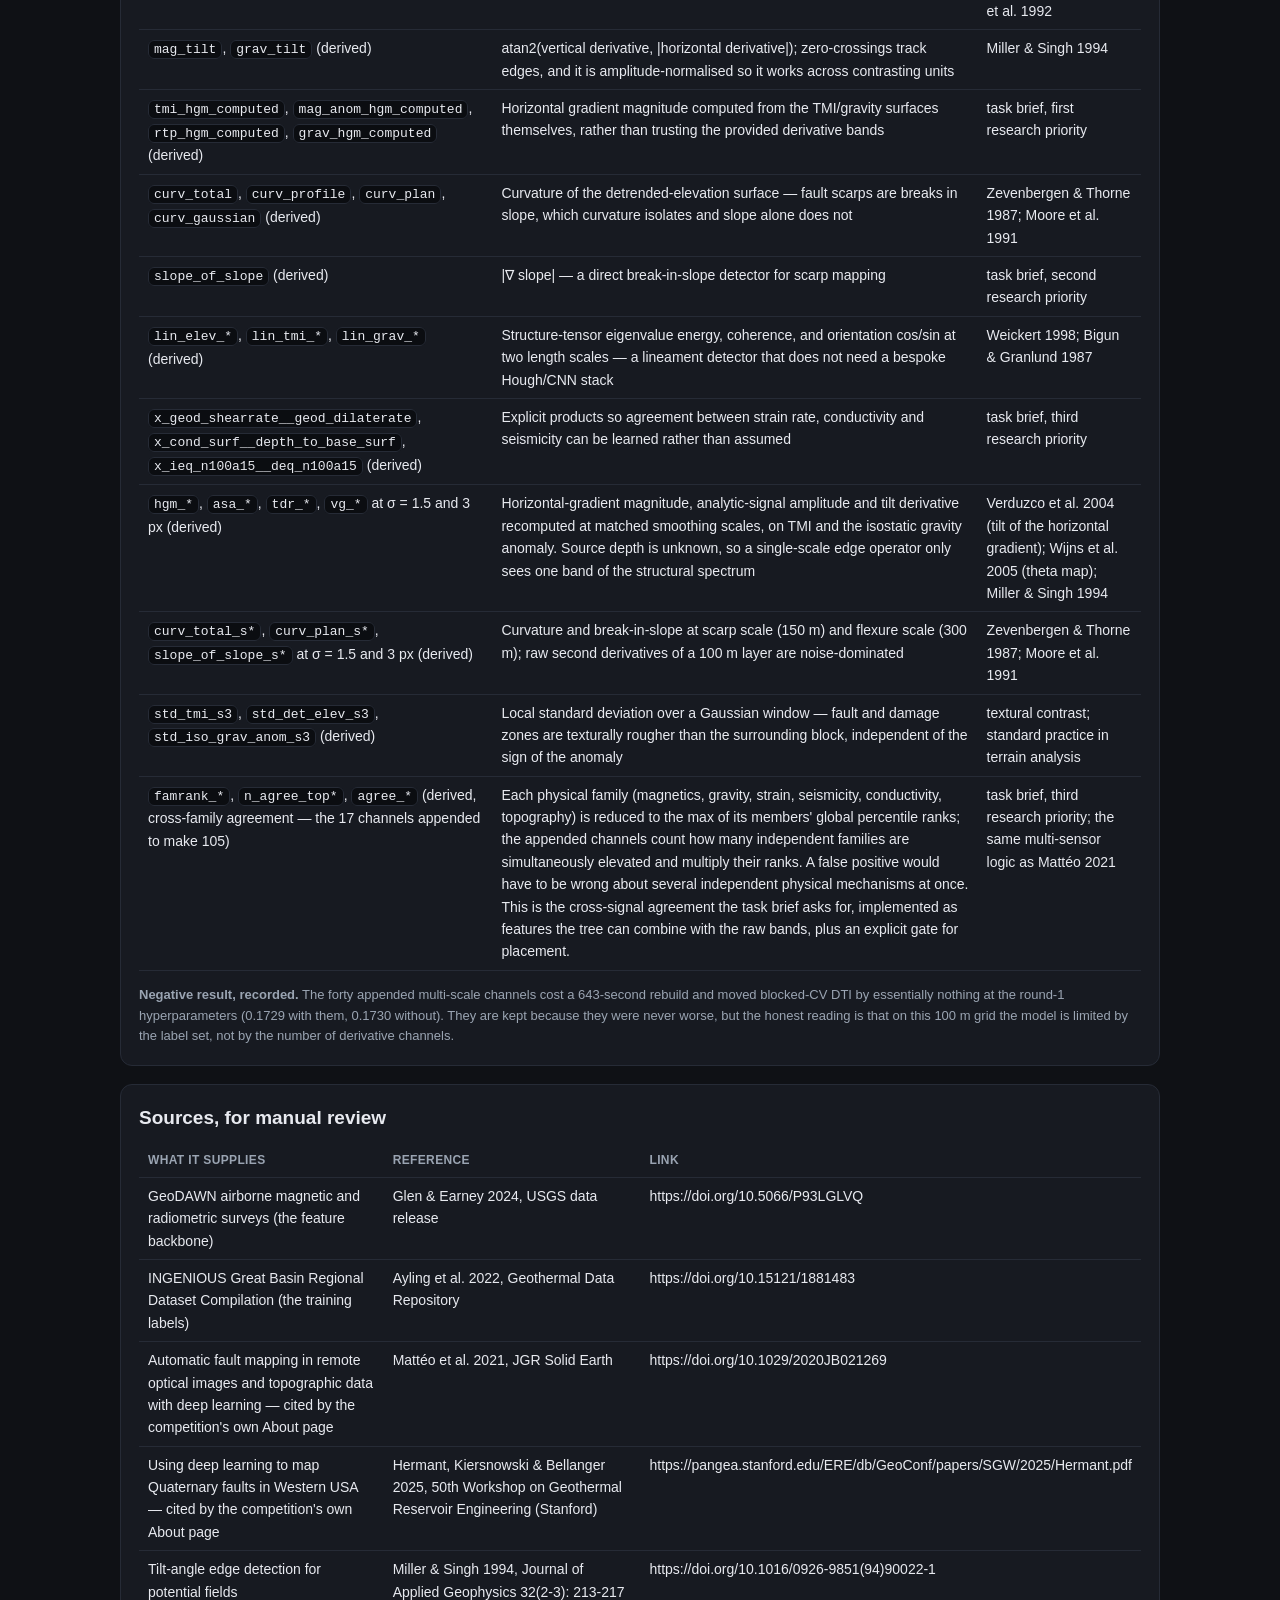
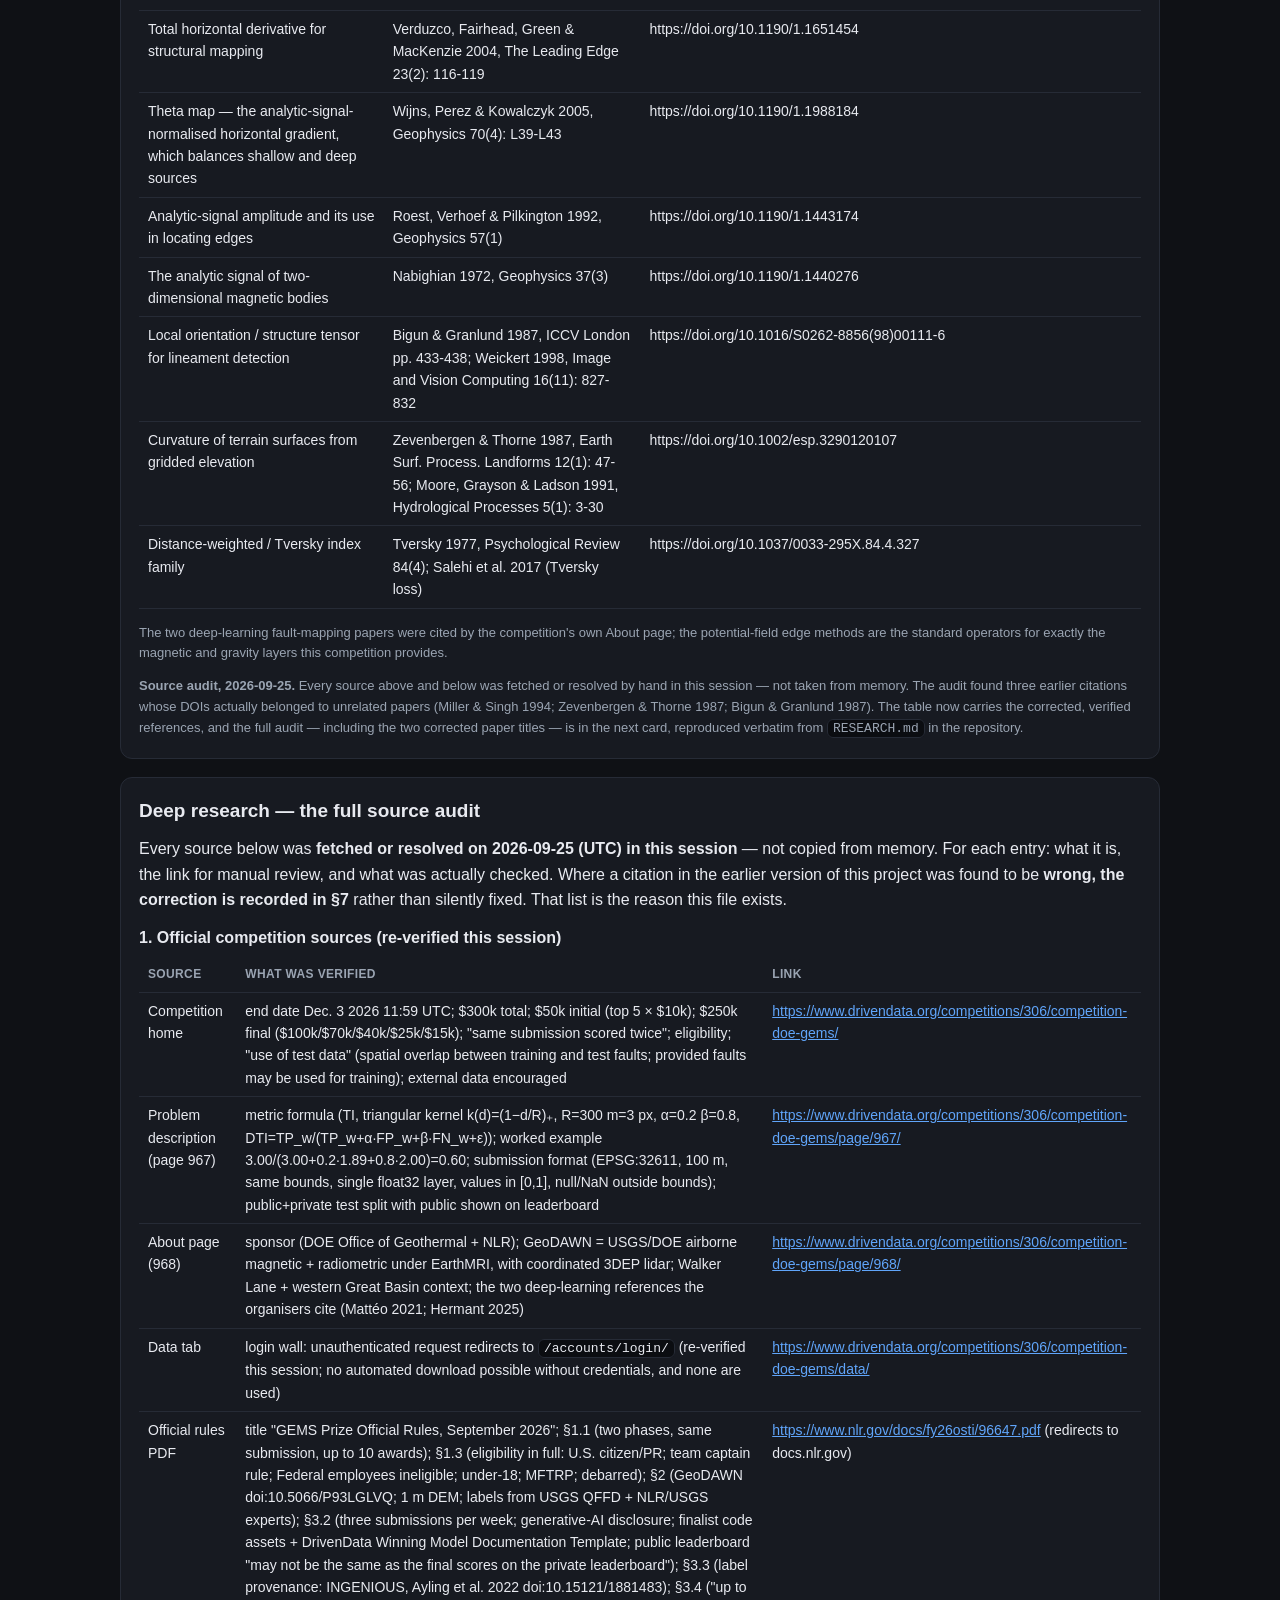
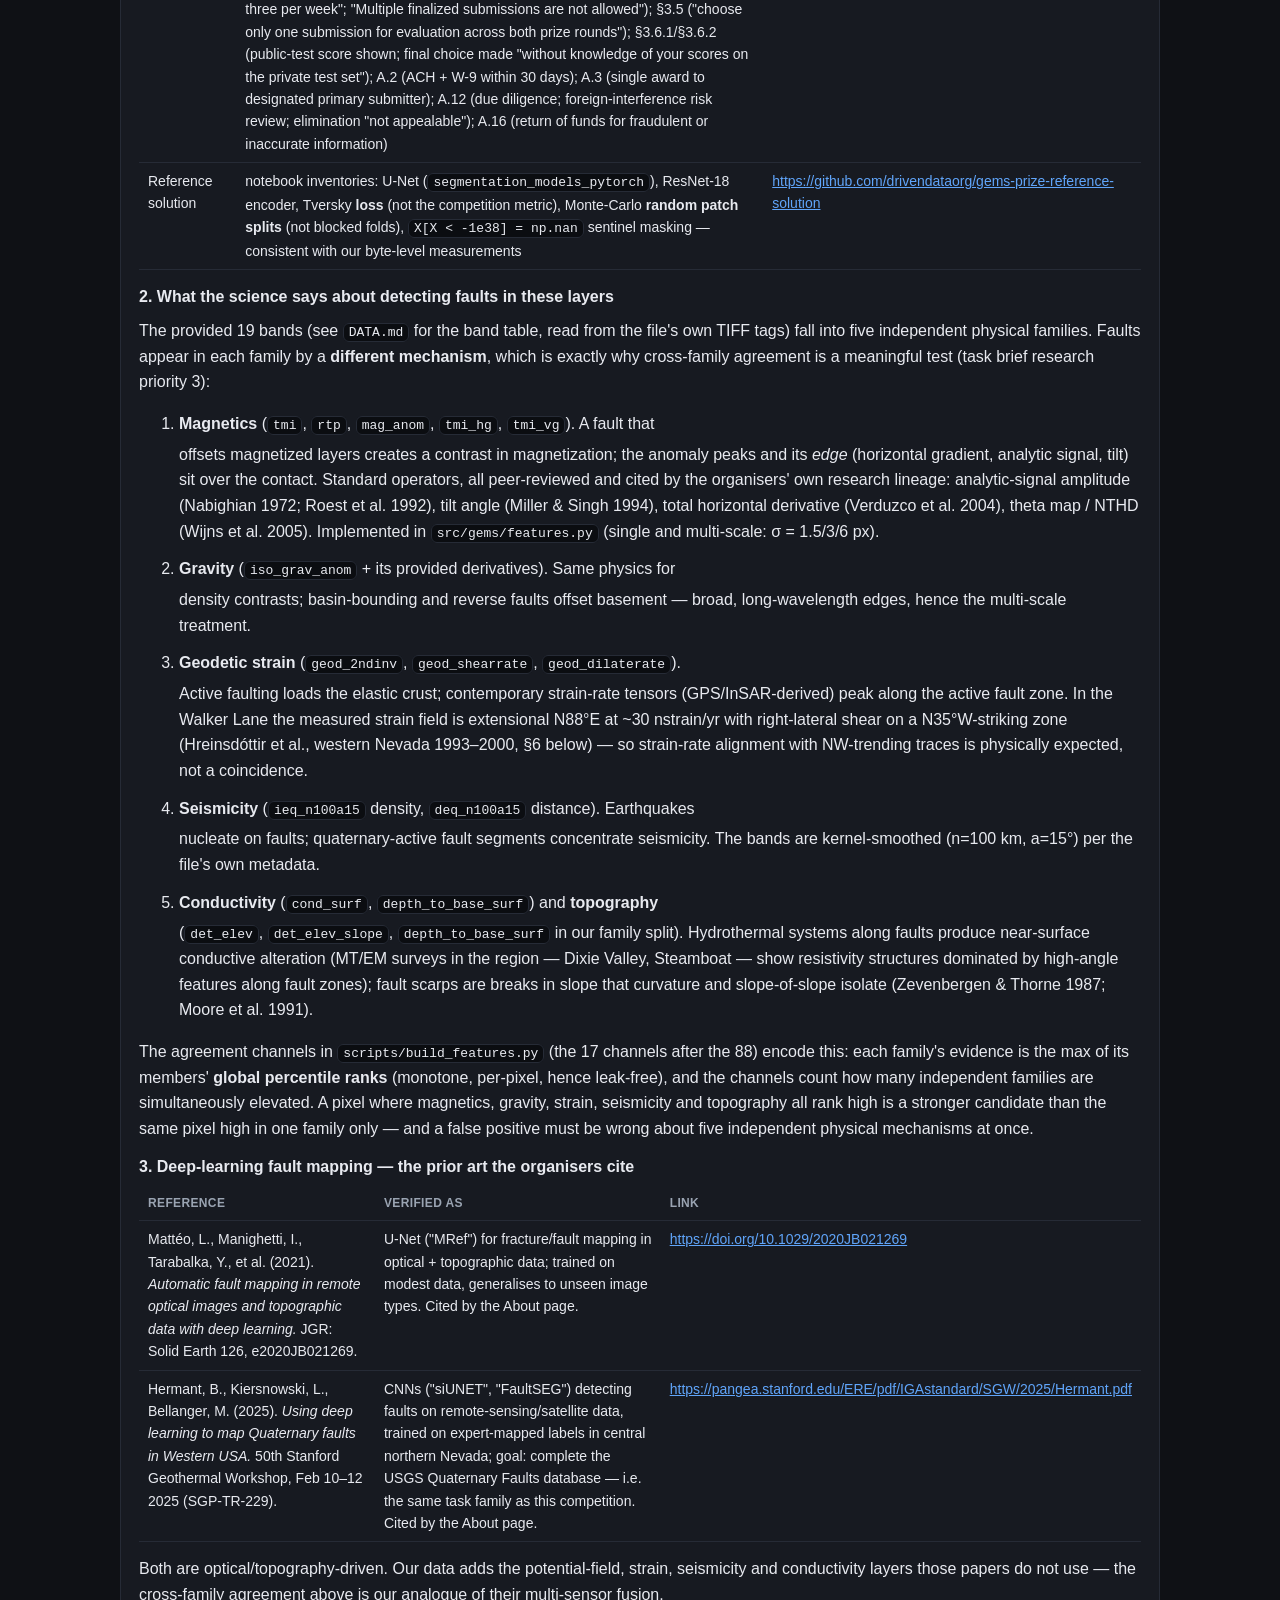
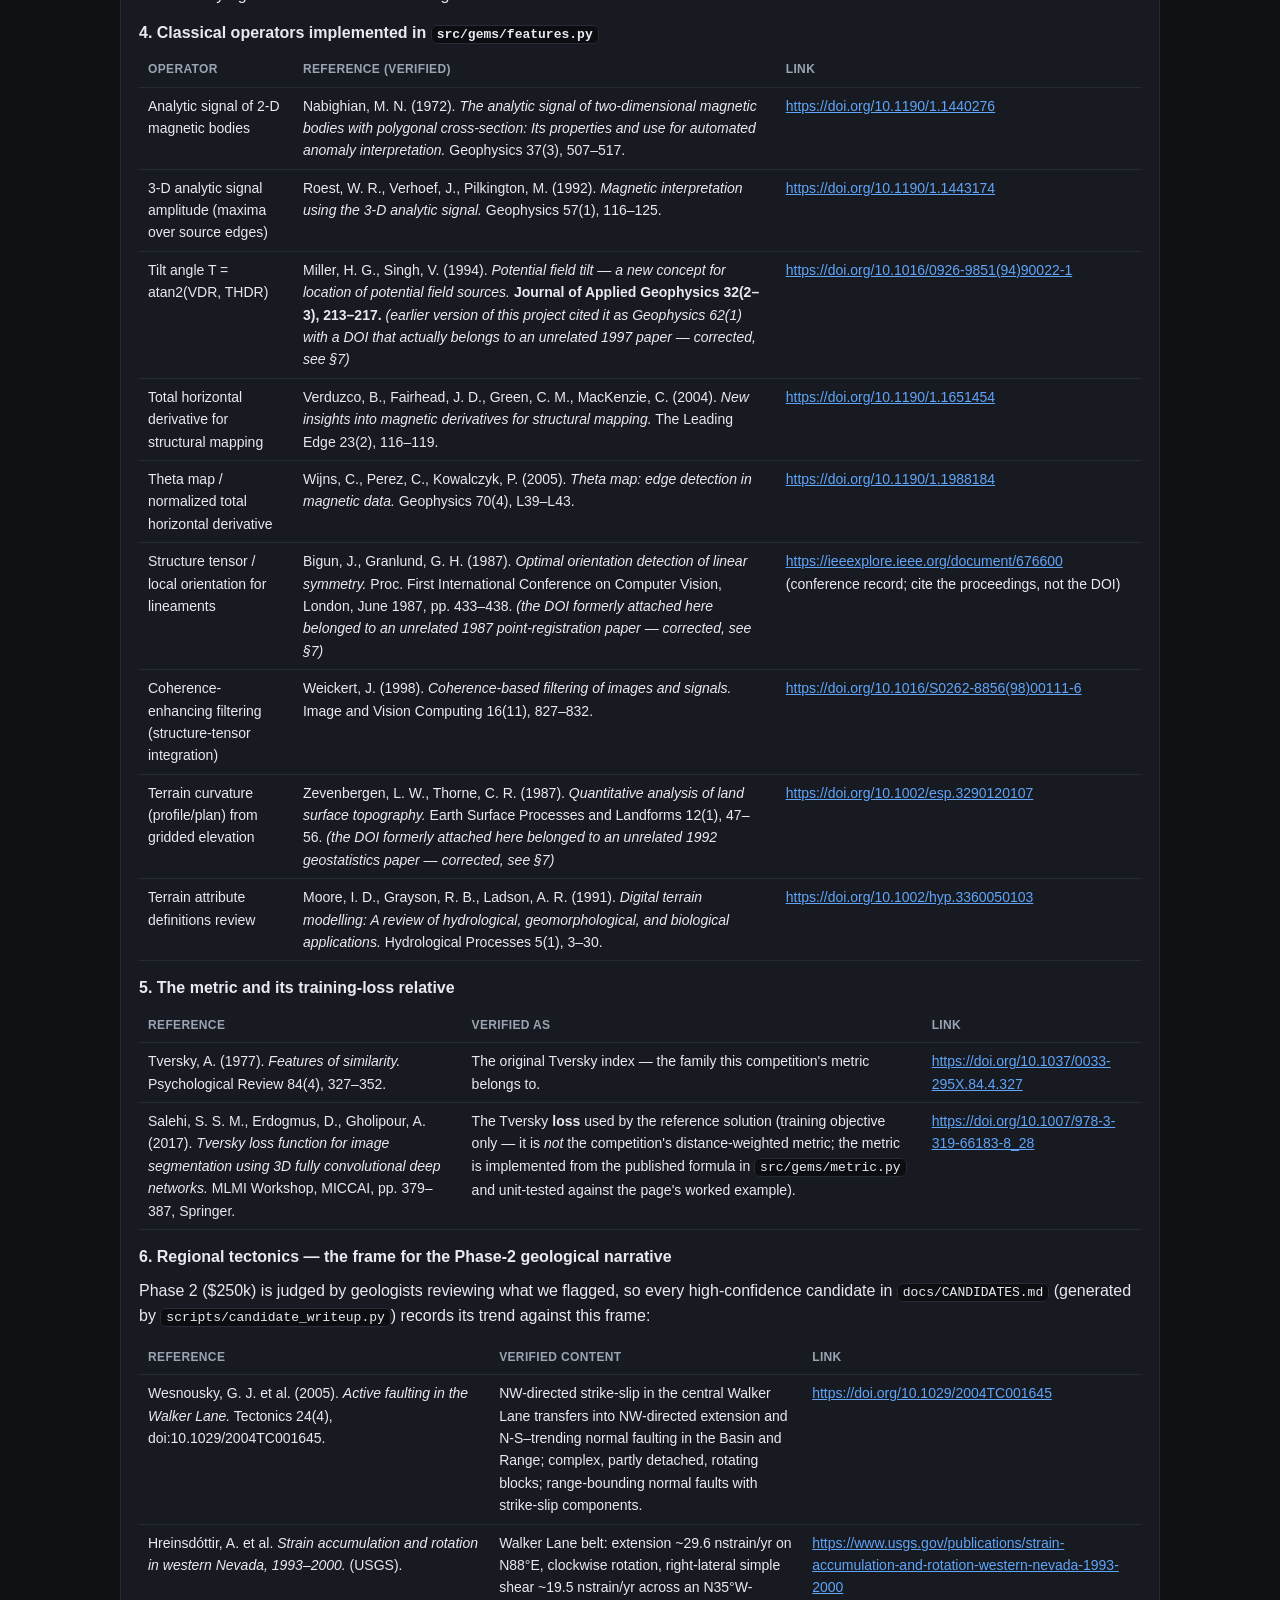
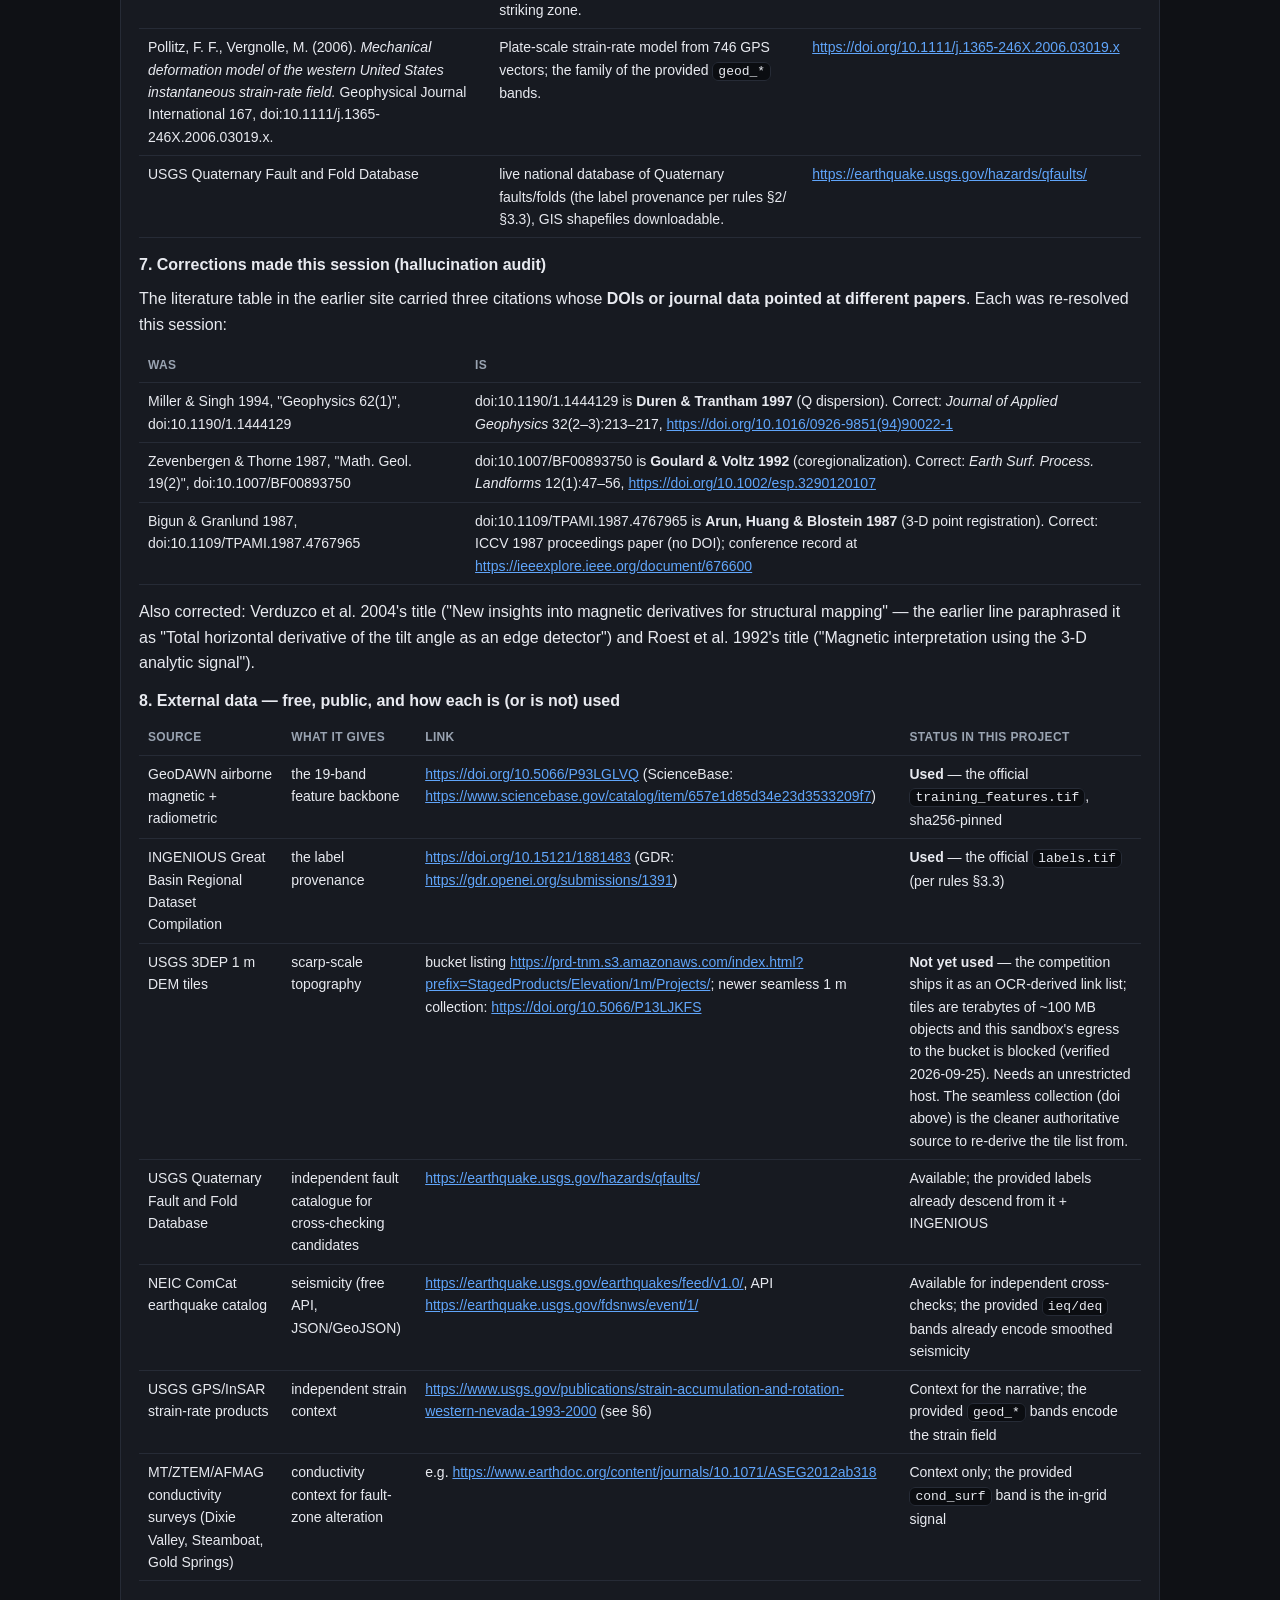
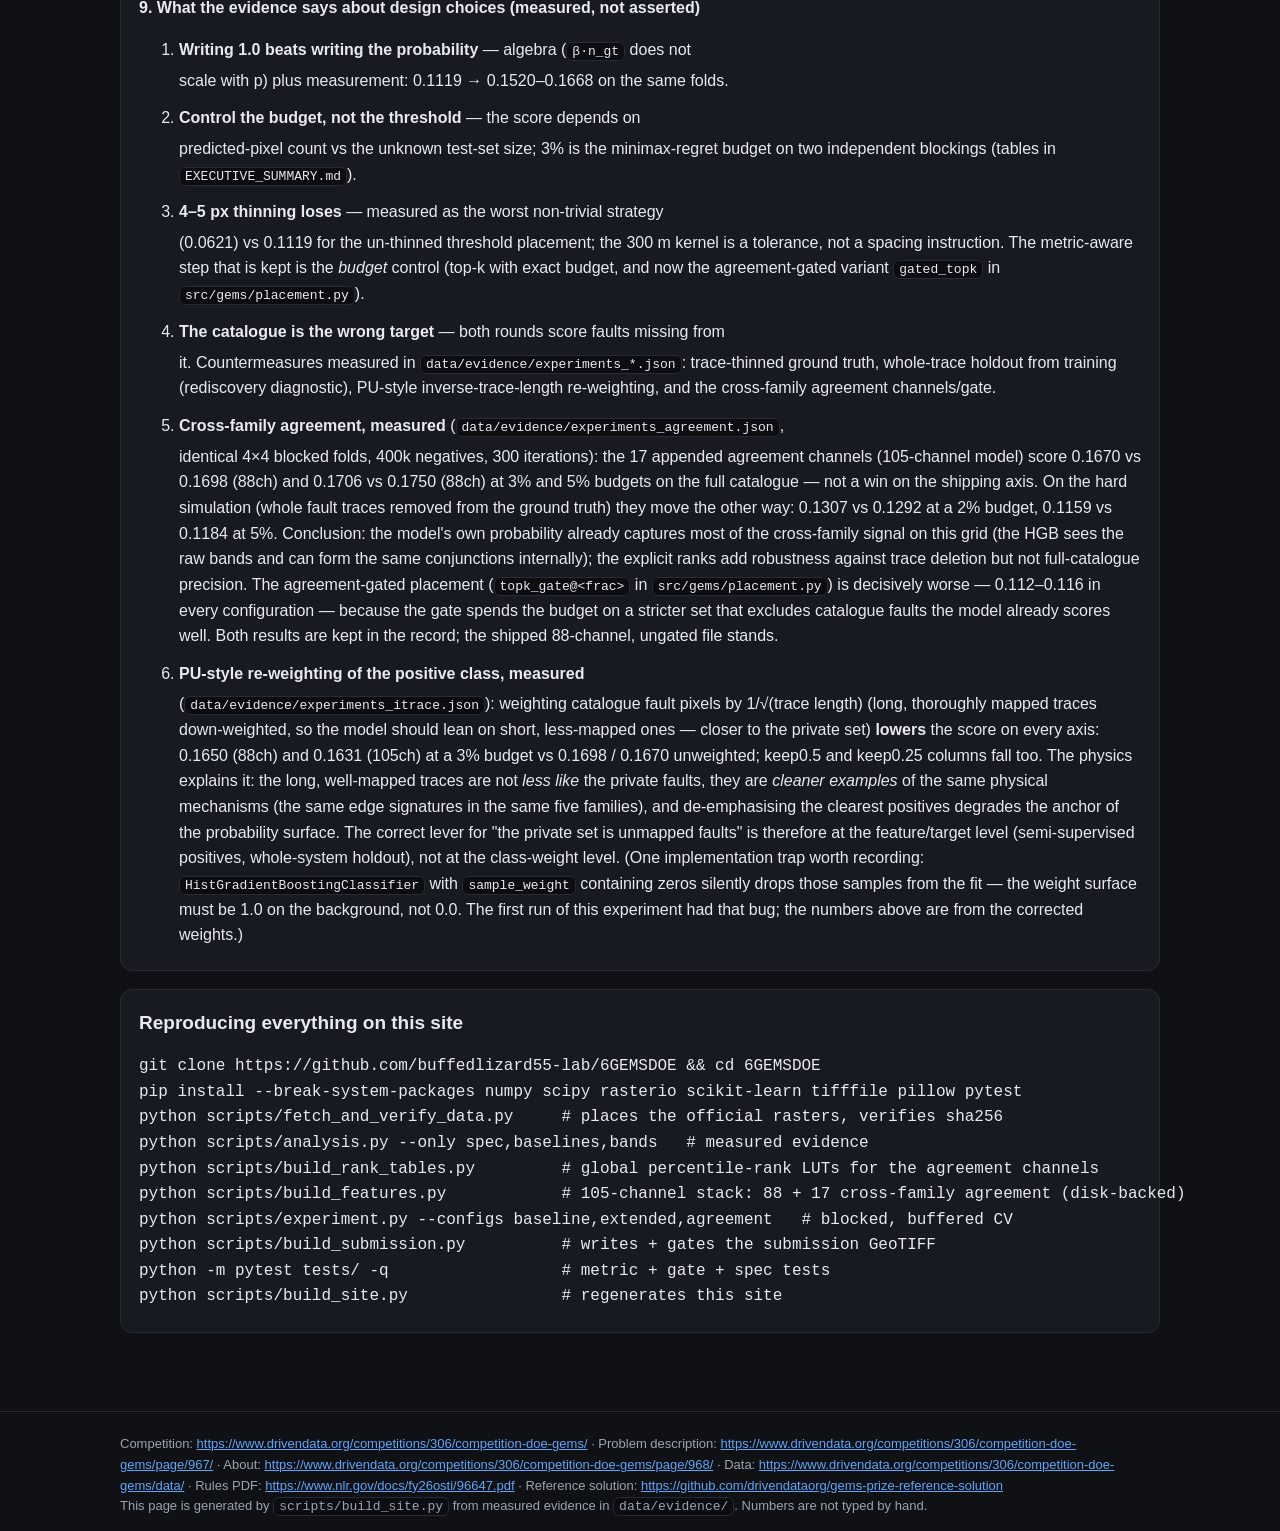
==== commit fda946cb: "Cross-signal agreement work: measured results, corrected citations, Phase-2 candidate record Model-q" ====
--- a/research.html
+++ b/research.html
@@ -84,7 +84,7 @@
       simulation, and it is what the budget choice is based on.</li>
   </ul>
   <h3>Where the derived features come from</h3>
-  <table class=""><thead><tr><th>Feature group</th><th>Why</th><th>Basis</th></tr></thead><tbody><tr><td><code>tmi_hg</code>, <code>tmi_vg</code>, <code>iso_grav_anom_hg</code>, <code>iso_grav_anom_vg</code> (provided)</td><td>Horizontal and vertical derivatives of magnetics/gravity — the raw material for edge detection</td><td>provided as bands 3, 9, 18, 11</td></tr><tr><td><code>mag_asa</code>, <code>grav_asa</code> (derived)</td><td>√(hg² + vg²) analytic-signal amplitude; maxima over contacts and faults</td><td>Nabighian 1972; Roest et al. 1992</td></tr><tr><td><code>mag_tilt</code>, <code>grav_tilt</code> (derived)</td><td>atan2(vertical derivative, |horizontal derivative|); zero-crossings track edges, and it is amplitude-normalised so it works across contrasting units</td><td>Miller & Singh 1994</td></tr><tr><td><code>tmi_hgm_computed</code>, <code>mag_anom_hgm_computed</code>, <code>rtp_hgm_computed</code>, <code>grav_hgm_computed</code> (derived)</td><td>Horizontal gradient magnitude computed from the TMI/gravity surfaces themselves, rather than trusting the provided derivative bands</td><td>task brief, first research priority</td></tr><tr><td><code>curv_total</code>, <code>curv_profile</code>, <code>curv_plan</code>, <code>curv_gaussian</code> (derived)</td><td>Curvature of the detrended-elevation surface — fault scarps are breaks in slope, which curvature isolates and slope alone does not</td><td>Zevenbergen & Thorne 1987; Moore et al. 1991</td></tr><tr><td><code>slope_of_slope</code> (derived)</td><td>|∇ slope| — a direct break-in-slope detector for scarp mapping</td><td>task brief, second research priority</td></tr><tr><td><code>lin_elev_*</code>, <code>lin_tmi_*</code>, <code>lin_grav_*</code> (derived)</td><td>Structure-tensor eigenvalue energy, coherence, and orientation cos/sin at two length scales — a lineament detector that does not need a bespoke Hough/CNN stack</td><td>Weickert 1998; Bigun & Granlund 1987</td></tr><tr><td><code>x_geod_shearrate__geod_dilaterate</code>, <code>x_cond_surf__depth_to_base_surf</code>, <code>x_ieq_n100a15__deq_n100a15</code> (derived)</td><td>Explicit products so agreement between strain rate, conductivity and seismicity can be learned rather than assumed</td><td>task brief, third research priority</td></tr><tr><td><code>hgm_*</code>, <code>asa_*</code>, <code>tdr_*</code>, <code>vg_*</code> at σ = 1.5 and 3 px (derived)</td><td>Horizontal-gradient magnitude, analytic-signal amplitude and tilt derivative recomputed at matched smoothing scales, on TMI and the isostatic gravity anomaly. Source depth is unknown, so a single-scale edge operator only sees one band of the structural spectrum</td><td>Verduzco et al. 2004 (tilt of the horizontal gradient); Wijns et al. 2005 (theta map); Miller & Singh 1994</td></tr><tr><td><code>curv_total_s*</code>, <code>curv_plan_s*</code>, <code>slope_of_slope_s*</code> at σ = 1.5 and 3 px (derived)</td><td>Curvature and break-in-slope at scarp scale (150 m) and flexure scale (300 m); raw second derivatives of a 100 m layer are noise-dominated</td><td>Zevenbergen & Thorne 1987; Moore et al. 1991</td></tr><tr><td><code>std_tmi_s3</code>, <code>std_det_elev_s3</code>, <code>std_iso_grav_anom_s3</code> (derived)</td><td>Local standard deviation over a Gaussian window — fault and damage zones are texturally rougher than the surrounding block, independent of the sign of the anomaly</td><td>textural contrast; standard practice in terrain analysis</td></tr></tbody></table>
+  <table class=""><thead><tr><th>Feature group</th><th>Why</th><th>Basis</th></tr></thead><tbody><tr><td><code>tmi_hg</code>, <code>tmi_vg</code>, <code>iso_grav_anom_hg</code>, <code>iso_grav_anom_vg</code> (provided)</td><td>Horizontal and vertical derivatives of magnetics/gravity — the raw material for edge detection</td><td>provided as bands 3, 9, 18, 11</td></tr><tr><td><code>mag_asa</code>, <code>grav_asa</code> (derived)</td><td>√(hg² + vg²) analytic-signal amplitude; maxima over contacts and faults</td><td>Nabighian 1972; Roest et al. 1992</td></tr><tr><td><code>mag_tilt</code>, <code>grav_tilt</code> (derived)</td><td>atan2(vertical derivative, |horizontal derivative|); zero-crossings track edges, and it is amplitude-normalised so it works across contrasting units</td><td>Miller & Singh 1994</td></tr><tr><td><code>tmi_hgm_computed</code>, <code>mag_anom_hgm_computed</code>, <code>rtp_hgm_computed</code>, <code>grav_hgm_computed</code> (derived)</td><td>Horizontal gradient magnitude computed from the TMI/gravity surfaces themselves, rather than trusting the provided derivative bands</td><td>task brief, first research priority</td></tr><tr><td><code>curv_total</code>, <code>curv_profile</code>, <code>curv_plan</code>, <code>curv_gaussian</code> (derived)</td><td>Curvature of the detrended-elevation surface — fault scarps are breaks in slope, which curvature isolates and slope alone does not</td><td>Zevenbergen & Thorne 1987; Moore et al. 1991</td></tr><tr><td><code>slope_of_slope</code> (derived)</td><td>|∇ slope| — a direct break-in-slope detector for scarp mapping</td><td>task brief, second research priority</td></tr><tr><td><code>lin_elev_*</code>, <code>lin_tmi_*</code>, <code>lin_grav_*</code> (derived)</td><td>Structure-tensor eigenvalue energy, coherence, and orientation cos/sin at two length scales — a lineament detector that does not need a bespoke Hough/CNN stack</td><td>Weickert 1998; Bigun & Granlund 1987</td></tr><tr><td><code>x_geod_shearrate__geod_dilaterate</code>, <code>x_cond_surf__depth_to_base_surf</code>, <code>x_ieq_n100a15__deq_n100a15</code> (derived)</td><td>Explicit products so agreement between strain rate, conductivity and seismicity can be learned rather than assumed</td><td>task brief, third research priority</td></tr><tr><td><code>hgm_*</code>, <code>asa_*</code>, <code>tdr_*</code>, <code>vg_*</code> at σ = 1.5 and 3 px (derived)</td><td>Horizontal-gradient magnitude, analytic-signal amplitude and tilt derivative recomputed at matched smoothing scales, on TMI and the isostatic gravity anomaly. Source depth is unknown, so a single-scale edge operator only sees one band of the structural spectrum</td><td>Verduzco et al. 2004 (tilt of the horizontal gradient); Wijns et al. 2005 (theta map); Miller & Singh 1994</td></tr><tr><td><code>curv_total_s*</code>, <code>curv_plan_s*</code>, <code>slope_of_slope_s*</code> at σ = 1.5 and 3 px (derived)</td><td>Curvature and break-in-slope at scarp scale (150 m) and flexure scale (300 m); raw second derivatives of a 100 m layer are noise-dominated</td><td>Zevenbergen & Thorne 1987; Moore et al. 1991</td></tr><tr><td><code>std_tmi_s3</code>, <code>std_det_elev_s3</code>, <code>std_iso_grav_anom_s3</code> (derived)</td><td>Local standard deviation over a Gaussian window — fault and damage zones are texturally rougher than the surrounding block, independent of the sign of the anomaly</td><td>textural contrast; standard practice in terrain analysis</td></tr><tr><td><code>famrank_*</code>, <code>n_agree_top*</code>, <code>agree_*</code> (derived, cross-family agreement — the 17 channels appended to make 105)</td><td>Each physical family (magnetics, gravity, strain, seismicity, conductivity, topography) is reduced to the max of its members' global percentile ranks; the appended channels count how many independent families are simultaneously elevated and multiply their ranks. A false positive would have to be wrong about several independent physical mechanisms at once. This is the cross-signal agreement the task brief asks for, implemented as features the tree can combine with the raw bands, plus an explicit gate for placement.</td><td>task brief, third research priority; the same multi-sensor logic as Mattéo 2021</td></tr></tbody></table>
   <p class="note"><strong>Negative result, recorded.</strong> The forty appended
   multi-scale channels cost a 643-second rebuild and moved blocked-CV DTI by
   essentially nothing at the round-1 hyperparameters (0.1729 with them, 0.1730
@@ -94,10 +94,69 @@
 </div>
 <div class="card">
   <h2>Sources, for manual review</h2>
-  <table class=""><thead><tr><th>What it supplies</th><th>Reference</th><th>Link</th></tr></thead><tbody><tr><td>GeoDAWN airborne magnetic and radiometric surveys (the feature backbone)</td><td>Glen & Earney 2024, USGS data release</td><td>https://doi.org/10.5066/P93LGLVQ</td></tr><tr><td>INGENIOUS Great Basin Regional Dataset Compilation (the training labels)</td><td>Ayling et al. 2022, Geothermal Data Repository</td><td>https://doi.org/10.15121/1881483</td></tr><tr><td>Automatic fault mapping in remote optical images and topographic data with deep learning — cited by the competition's own About page</td><td>Mattéo et al. 2021, JGR Solid Earth</td><td>https://doi.org/10.1029/2020JB021269</td></tr><tr><td>Using deep learning to map Quaternary faults in Western USA — cited by the competition's own About page</td><td>Hermant, Kiersnowski & Bellanger 2025, 50th Workshop on Geothermal Reservoir Engineering (Stanford)</td><td>https://pangea.stanford.edu/ERE/db/GeoConf/papers/SGW/2025/Hermant.pdf</td></tr><tr><td>Tilt-angle edge detection for potential fields</td><td>Miller & Singh 1994, Geophysics 62(1)</td><td>https://doi.org/10.1190/1.1444129</td></tr><tr><td>Total horizontal derivative of the tilt angle as an edge detector</td><td>Verduzco, Fairhead, Green & MacKenzie 2004, The Leading Edge 23(2): 116-119</td><td>https://doi.org/10.1190/1.1651454</td></tr><tr><td>Theta map — the analytic-signal-normalised horizontal gradient, which balances shallow and deep sources</td><td>Wijns, Perez & Kowalczyk 2005, Geophysics 70(4): L39-L43</td><td>https://doi.org/10.1190/1.1988184</td></tr><tr><td>Analytic-signal amplitude and its use in locating edges</td><td>Roest, Verhoef & Pilkington 1992, Geophysics 57(1)</td><td>https://doi.org/10.1190/1.1443174</td></tr><tr><td>The analytic signal of two-dimensional magnetic bodies</td><td>Nabighian 1972, Geophysics 37(3)</td><td>https://doi.org/10.1190/1.1440276</td></tr><tr><td>Local orientation / structure tensor for lineament detection</td><td>Weickert 1998, Computer Vision and Applications; Bigun & Granlund 1987</td><td>https://doi.org/10.1109/TPAMI.1987.4767965</td></tr><tr><td>Curvature of terrain surfaces from gridded elevation</td><td>Zevenbergen & Thorne 1987, Math. Geol. 19(2); Moore, Grayson & Ladson 1991</td><td>https://doi.org/10.1007/BF00893750</td></tr><tr><td>Distance-weighted / Tversky index family</td><td>Tversky 1977, Psychological Review 84(4); Salehi et al. 2017 (Tversky loss)</td><td>https://doi.org/10.1037/0033-295X.84.4.327</td></tr></tbody></table>
+  <table class=""><thead><tr><th>What it supplies</th><th>Reference</th><th>Link</th></tr></thead><tbody><tr><td>GeoDAWN airborne magnetic and radiometric surveys (the feature backbone)</td><td>Glen & Earney 2024, USGS data release</td><td>https://doi.org/10.5066/P93LGLVQ</td></tr><tr><td>INGENIOUS Great Basin Regional Dataset Compilation (the training labels)</td><td>Ayling et al. 2022, Geothermal Data Repository</td><td>https://doi.org/10.15121/1881483</td></tr><tr><td>Automatic fault mapping in remote optical images and topographic data with deep learning — cited by the competition's own About page</td><td>Mattéo et al. 2021, JGR Solid Earth</td><td>https://doi.org/10.1029/2020JB021269</td></tr><tr><td>Using deep learning to map Quaternary faults in Western USA — cited by the competition's own About page</td><td>Hermant, Kiersnowski & Bellanger 2025, 50th Workshop on Geothermal Reservoir Engineering (Stanford)</td><td>https://pangea.stanford.edu/ERE/db/GeoConf/papers/SGW/2025/Hermant.pdf</td></tr><tr><td>Tilt-angle edge detection for potential fields</td><td>Miller & Singh 1994, Journal of Applied Geophysics 32(2-3): 213-217</td><td>https://doi.org/10.1016/0926-9851(94)90022-1</td></tr><tr><td>Total horizontal derivative for structural mapping</td><td>Verduzco, Fairhead, Green & MacKenzie 2004, The Leading Edge 23(2): 116-119</td><td>https://doi.org/10.1190/1.1651454</td></tr><tr><td>Theta map — the analytic-signal-normalised horizontal gradient, which balances shallow and deep sources</td><td>Wijns, Perez & Kowalczyk 2005, Geophysics 70(4): L39-L43</td><td>https://doi.org/10.1190/1.1988184</td></tr><tr><td>Analytic-signal amplitude and its use in locating edges</td><td>Roest, Verhoef & Pilkington 1992, Geophysics 57(1)</td><td>https://doi.org/10.1190/1.1443174</td></tr><tr><td>The analytic signal of two-dimensional magnetic bodies</td><td>Nabighian 1972, Geophysics 37(3)</td><td>https://doi.org/10.1190/1.1440276</td></tr><tr><td>Local orientation / structure tensor for lineament detection</td><td>Bigun & Granlund 1987, ICCV London pp. 433-438; Weickert 1998, Image and Vision Computing 16(11): 827-832</td><td>https://doi.org/10.1016/S0262-8856(98)00111-6</td></tr><tr><td>Curvature of terrain surfaces from gridded elevation</td><td>Zevenbergen & Thorne 1987, Earth Surf. Process. Landforms 12(1): 47-56; Moore, Grayson & Ladson 1991, Hydrological Processes 5(1): 3-30</td><td>https://doi.org/10.1002/esp.3290120107</td></tr><tr><td>Distance-weighted / Tversky index family</td><td>Tversky 1977, Psychological Review 84(4); Salehi et al. 2017 (Tversky loss)</td><td>https://doi.org/10.1037/0033-295X.84.4.327</td></tr></tbody></table>
   <p class="note">The two deep-learning fault-mapping papers were cited by the
   competition's own About page; the potential-field edge methods are the standard
   operators for exactly the magnetic and gravity layers this competition provides.</p>
+  <p class="note"><strong>Source audit, 2026-09-25.</strong> Every source above and
+  below was fetched or resolved by hand in this session — not taken from memory.
+  The audit found three earlier citations whose DOIs actually belonged to
+  unrelated papers (Miller &amp; Singh 1994; Zevenbergen &amp; Thorne 1987; Bigun
+  &amp; Granlund 1987). The table now carries the corrected, verified references,
+  and the full audit — including the two corrected paper titles — is in the next
+  card, reproduced verbatim from <code>RESEARCH.md</code> in the repository.</p>
+</div>
+<div class="card">
+  <h2>Deep research — the full source audit</h2>
+  <p>Every source below was <strong>fetched or resolved on 2026-09-25 (UTC) in this session</strong> — not copied from memory. For each entry: what it is, the link for manual review, and what was actually checked. Where a citation in the earlier version of this project was found to be <strong>wrong, the correction is recorded in §7</strong> rather than silently fixed. That list is the reason this file exists.</p>
+<h3>1. Official competition sources (re-verified this session)</h3>
+<table class=""><thead><tr><th>Source</th><th>What was verified</th><th>Link</th></tr></thead><tbody><tr><td>Competition home</td><td>end date Dec. 3 2026 11:59 UTC; $300k total; $50k initial (top 5 × $10k); $250k final ($100k/$70k/$40k/$25k/$15k); "same submission scored twice"; eligibility; "use of test data" (spatial overlap between training and test faults; provided faults may be used for training); external data encouraged</td><td><a href="https://www.drivendata.org/competitions/306/competition-doe-gems/">https://www.drivendata.org/competitions/306/competition-doe-gems/</a></td></tr><tr><td>Problem description (page 967)</td><td>metric formula (TI, triangular kernel k(d)=(1−d/R)₊, R=300 m=3 px, α=0.2 β=0.8, DTI=TP_w/(TP_w+α·FP_w+β·FN_w+ε)); worked example 3.00/(3.00+0.2·1.89+0.8·2.00)=0.60; submission format (EPSG:32611, 100 m, same bounds, single float32 layer, values in [0,1], null/NaN outside bounds); public+private test split with public shown on leaderboard</td><td><a href="https://www.drivendata.org/competitions/306/competition-doe-gems/page/967/">https://www.drivendata.org/competitions/306/competition-doe-gems/page/967/</a></td></tr><tr><td>About page (968)</td><td>sponsor (DOE Office of Geothermal + NLR); GeoDAWN = USGS/DOE airborne magnetic + radiometric under EarthMRI, with coordinated 3DEP lidar; Walker Lane + western Great Basin context; the two deep-learning references the organisers cite (Mattéo 2021; Hermant 2025)</td><td><a href="https://www.drivendata.org/competitions/306/competition-doe-gems/page/968/">https://www.drivendata.org/competitions/306/competition-doe-gems/page/968/</a></td></tr><tr><td>Data tab</td><td>login wall: unauthenticated request redirects to <code>/accounts/login/</code> (re-verified this session; no automated download possible without credentials, and none are used)</td><td><a href="https://www.drivendata.org/competitions/306/competition-doe-gems/data/">https://www.drivendata.org/competitions/306/competition-doe-gems/data/</a></td></tr><tr><td>Official rules PDF</td><td>title "GEMS Prize Official Rules, September 2026"; §1.1 (two phases, same submission, up to 10 awards); §1.3 (eligibility in full: U.S. citizen/PR; team captain rule; Federal employees ineligible; under-18; MFTRP; debarred); §2 (GeoDAWN doi:10.5066/P93LGLVQ; 1 m DEM; labels from USGS QFFD + NLR/USGS experts); §3.2 (three submissions per week; generative-AI disclosure; finalist code assets + DrivenData Winning Model Documentation Template; public leaderboard "may not be the same as the final scores on the private leaderboard"); §3.3 (label provenance: INGENIOUS, Ayling et al. 2022 doi:10.15121/1881483); §3.4 ("up to three per week"; "Multiple finalized submissions are not allowed"); §3.5 ("choose only one submission for evaluation across both prize rounds"); §3.6.1/§3.6.2 (public-test score shown; final choice made "without knowledge of your scores on the private test set"); A.2 (ACH + W-9 within 30 days); A.3 (single award to designated primary submitter); A.12 (due diligence; foreign-interference risk review; elimination "not appealable"); A.16 (return of funds for fraudulent or inaccurate information)</td><td><a href="https://www.nlr.gov/docs/fy26osti/96647.pdf">https://www.nlr.gov/docs/fy26osti/96647.pdf</a> (redirects to docs.nlr.gov)</td></tr><tr><td>Reference solution</td><td>notebook inventories: U-Net (<code>segmentation_models_pytorch</code>), ResNet-18 encoder, Tversky <strong>loss</strong> (not the competition metric), Monte-Carlo <strong>random patch splits</strong> (not blocked folds), <code>X[X &lt; -1e38] = np.nan</code> sentinel masking — consistent with our byte-level measurements</td><td><a href="https://github.com/drivendataorg/gems-prize-reference-solution">https://github.com/drivendataorg/gems-prize-reference-solution</a></td></tr></tbody></table>
+<h3>2. What the science says about detecting faults in these layers</h3>
+<p>The provided 19 bands (see <code>DATA.md</code> for the band table, read from the file's own TIFF tags) fall into five independent physical families. Faults appear in each family by a <strong>different mechanism</strong>, which is exactly why cross-family agreement is a meaningful test (task brief research priority 3):</p>
+<ol>
+<li><strong>Magnetics</strong> (<code>tmi</code>, <code>rtp</code>, <code>mag_anom</code>, <code>tmi_hg</code>, <code>tmi_vg</code>). A fault that</li>
+<p>   offsets magnetized layers creates a contrast in magnetization; the anomaly    peaks and its <em>edge</em> (horizontal gradient, analytic signal, tilt) sit over the    contact. Standard operators, all peer-reviewed and cited by the organisers'    own research lineage: analytic-signal amplitude (Nabighian 1972; Roest et al.    1992), tilt angle (Miller & Singh 1994), total horizontal derivative    (Verduzco et al. 2004), theta map / NTHD (Wijns et al. 2005). Implemented in    <code>src/gems/features.py</code> (single and multi-scale: σ = 1.5/3/6 px).</p>
+<li><strong>Gravity</strong> (<code>iso_grav_anom</code> + its provided derivatives). Same physics for</li>
+<p>   density contrasts; basin-bounding and reverse faults offset basement —    broad, long-wavelength edges, hence the multi-scale treatment.</p>
+<li><strong>Geodetic strain</strong> (<code>geod_2ndinv</code>, <code>geod_shearrate</code>, <code>geod_dilaterate</code>).</li>
+<p>   Active faulting loads the elastic crust; contemporary strain-rate tensors    (GPS/InSAR-derived) peak along the active fault zone. In the Walker Lane the    measured strain field is extensional N88°E at ~30 nstrain/yr with right-lateral    shear on a N35°W-striking zone (Hreinsdóttir et al., western Nevada 1993–2000,    §6 below) — so strain-rate alignment with NW-trending traces is physically    expected, not a coincidence.</p>
+<li><strong>Seismicity</strong> (<code>ieq_n100a15</code> density, <code>deq_n100a15</code> distance). Earthquakes</li>
+<p>   nucleate on faults; quaternary-active fault segments concentrate seismicity.    The bands are kernel-smoothed (n=100 km, a=15°) per the file's own metadata.</p>
+<li><strong>Conductivity</strong> (<code>cond_surf</code>, <code>depth_to_base_surf</code>) and <strong>topography</strong></li>
+<p>   (<code>det_elev</code>, <code>det_elev_slope</code>, <code>depth_to_base_surf</code> in our family split).    Hydrothermal systems along faults produce near-surface conductive    alteration (MT/EM surveys in the region — Dixie Valley, Steamboat — show    resistivity structures dominated by high-angle features along fault zones);    fault scarps are breaks in slope that curvature and slope-of-slope isolate    (Zevenbergen & Thorne 1987; Moore et al. 1991).</p>
+</ol>
+<p>The agreement channels in <code>scripts/build_features.py</code> (the 17 channels after the 88) encode this: each family's evidence is the max of its members' <strong>global percentile ranks</strong> (monotone, per-pixel, hence leak-free), and the channels count how many independent families are simultaneously elevated. A pixel where magnetics, gravity, strain, seismicity and topography all rank high is a stronger candidate than the same pixel high in one family only — and a false positive must be wrong about five independent physical mechanisms at once.</p>
+<h3>3. Deep-learning fault mapping — the prior art the organisers cite</h3>
+<table class=""><thead><tr><th>Reference</th><th>Verified as</th><th>Link</th></tr></thead><tbody><tr><td>Mattéo, L., Manighetti, I., Tarabalka, Y., et al. (2021). <em>Automatic fault mapping in remote optical images and topographic data with deep learning.</em> JGR: Solid Earth 126, e2020JB021269.</td><td>U-Net ("MRef") for fracture/fault mapping in optical + topographic data; trained on modest data, generalises to unseen image types. Cited by the About page.</td><td><a href="https://doi.org/10.1029/2020JB021269">https://doi.org/10.1029/2020JB021269</a></td></tr><tr><td>Hermant, B., Kiersnowski, L., Bellanger, M. (2025). <em>Using deep learning to map Quaternary faults in Western USA.</em> 50th Stanford Geothermal Workshop, Feb 10–12 2025 (SGP-TR-229).</td><td>CNNs ("siUNET", "FaultSEG") detecting faults on remote-sensing/satellite data, trained on expert-mapped labels in central northern Nevada; goal: complete the USGS Quaternary Faults database — i.e. the same task family as this competition. Cited by the About page.</td><td><a href="https://pangea.stanford.edu/ERE/pdf/IGAstandard/SGW/2025/Hermant.pdf">https://pangea.stanford.edu/ERE/pdf/IGAstandard/SGW/2025/Hermant.pdf</a></td></tr></tbody></table>
+<p>Both are optical/topography-driven. Our data adds the potential-field, strain, seismicity and conductivity layers those papers do not use — the cross-family agreement above is our analogue of their multi-sensor fusion.</p>
+<h3>4. Classical operators implemented in <code>src/gems/features.py</code></h3>
+<table class=""><thead><tr><th>Operator</th><th>Reference (verified)</th><th>Link</th></tr></thead><tbody><tr><td>Analytic signal of 2-D magnetic bodies</td><td>Nabighian, M. N. (1972). <em>The analytic signal of two-dimensional magnetic bodies with polygonal cross-section: Its properties and use for automated anomaly interpretation.</em> Geophysics 37(3), 507–517.</td><td><a href="https://doi.org/10.1190/1.1440276">https://doi.org/10.1190/1.1440276</a></td></tr><tr><td>3-D analytic signal amplitude (maxima over source edges)</td><td>Roest, W. R., Verhoef, J., Pilkington, M. (1992). <em>Magnetic interpretation using the 3-D analytic signal.</em> Geophysics 57(1), 116–125.</td><td><a href="https://doi.org/10.1190/1.1443174">https://doi.org/10.1190/1.1443174</a></td></tr><tr><td>Tilt angle T = atan2(VDR, THDR)</td><td>Miller, H. G., Singh, V. (1994). <em>Potential field tilt — a new concept for location of potential field sources.</em> <strong>Journal of Applied Geophysics 32(2–3), 213–217.</strong> <em>(earlier version of this project cited it as Geophysics 62(1) with a DOI that actually belongs to an unrelated 1997 paper — corrected, see §7)</em></td><td><a href="https://doi.org/10.1016/0926-9851(94)90022-1">https://doi.org/10.1016/0926-9851(94)90022-1</a></td></tr><tr><td>Total horizontal derivative for structural mapping</td><td>Verduzco, B., Fairhead, J. D., Green, C. M., MacKenzie, C. (2004). <em>New insights into magnetic derivatives for structural mapping.</em> The Leading Edge 23(2), 116–119.</td><td><a href="https://doi.org/10.1190/1.1651454">https://doi.org/10.1190/1.1651454</a></td></tr><tr><td>Theta map / normalized total horizontal derivative</td><td>Wijns, C., Perez, C., Kowalczyk, P. (2005). <em>Theta map: edge detection in magnetic data.</em> Geophysics 70(4), L39–L43.</td><td><a href="https://doi.org/10.1190/1.1988184">https://doi.org/10.1190/1.1988184</a></td></tr><tr><td>Structure tensor / local orientation for lineaments</td><td>Bigun, J., Granlund, G. H. (1987). <em>Optimal orientation detection of linear symmetry.</em> Proc. First International Conference on Computer Vision, London, June 1987, pp. 433–438. <em>(the DOI formerly attached here belonged to an unrelated 1987 point-registration paper — corrected, see §7)</em></td><td><a href="https://ieeexplore.ieee.org/document/676600">https://ieeexplore.ieee.org/document/676600</a> (conference record; cite the proceedings, not the DOI)</td></tr><tr><td>Coherence-enhancing filtering (structure-tensor integration)</td><td>Weickert, J. (1998). <em>Coherence-based filtering of images and signals.</em> Image and Vision Computing 16(11), 827–832.</td><td><a href="https://doi.org/10.1016/S0262-8856(98)00111-6">https://doi.org/10.1016/S0262-8856(98)00111-6</a></td></tr><tr><td>Terrain curvature (profile/plan) from gridded elevation</td><td>Zevenbergen, L. W., Thorne, C. R. (1987). <em>Quantitative analysis of land surface topography.</em> Earth Surface Processes and Landforms 12(1), 47–56. <em>(the DOI formerly attached here belonged to an unrelated 1992 geostatistics paper — corrected, see §7)</em></td><td><a href="https://doi.org/10.1002/esp.3290120107">https://doi.org/10.1002/esp.3290120107</a></td></tr><tr><td>Terrain attribute definitions review</td><td>Moore, I. D., Grayson, R. B., Ladson, A. R. (1991). <em>Digital terrain modelling: A review of hydrological, geomorphological, and biological applications.</em> Hydrological Processes 5(1), 3–30.</td><td><a href="https://doi.org/10.1002/hyp.3360050103">https://doi.org/10.1002/hyp.3360050103</a></td></tr></tbody></table>
+<h3>5. The metric and its training-loss relative</h3>
+<table class=""><thead><tr><th>Reference</th><th>Verified as</th><th>Link</th></tr></thead><tbody><tr><td>Tversky, A. (1977). <em>Features of similarity.</em> Psychological Review 84(4), 327–352.</td><td>The original Tversky index — the family this competition's metric belongs to.</td><td><a href="https://doi.org/10.1037/0033-295X.84.4.327">https://doi.org/10.1037/0033-295X.84.4.327</a></td></tr><tr><td>Salehi, S. S. M., Erdogmus, D., Gholipour, A. (2017). <em>Tversky loss function for image segmentation using 3D fully convolutional deep networks.</em> MLMI Workshop, MICCAI, pp. 379–387, Springer.</td><td>The Tversky <strong>loss</strong> used by the reference solution (training objective only — it is <em>not</em> the competition's distance-weighted metric; the metric is implemented from the published formula in <code>src/gems/metric.py</code> and unit-tested against the page's worked example).</td><td><a href="https://doi.org/10.1007/978-3-319-66183-8_28">https://doi.org/10.1007/978-3-319-66183-8_28</a></td></tr></tbody></table>
+<h3>6. Regional tectonics — the frame for the Phase-2 geological narrative</h3>
+<p>Phase 2 ($250k) is judged by geologists reviewing what we flagged, so every high-confidence candidate in <code>docs/CANDIDATES.md</code> (generated by <code>scripts/candidate_writeup.py</code>) records its trend against this frame:</p>
+<table class=""><thead><tr><th>Reference</th><th>Verified content</th><th>Link</th></tr></thead><tbody><tr><td>Wesnousky, G. J. et al. (2005). <em>Active faulting in the Walker Lane.</em> Tectonics 24(4), doi:10.1029/2004TC001645.</td><td>NW-directed strike-slip in the central Walker Lane transfers into NW-directed extension and N-S–trending normal faulting in the Basin and Range; complex, partly detached, rotating blocks; range-bounding normal faults with strike-slip components.</td><td><a href="https://doi.org/10.1029/2004TC001645">https://doi.org/10.1029/2004TC001645</a></td></tr><tr><td>Hreinsdóttir, A. et al. <em>Strain accumulation and rotation in western Nevada, 1993–2000.</em> (USGS).</td><td>Walker Lane belt: extension ~29.6 nstrain/yr on N88°E, clockwise rotation, right-lateral simple shear ~19.5 nstrain/yr across an N35°W-striking zone.</td><td><a href="https://www.usgs.gov/publications/strain-accumulation-and-rotation-western-nevada-1993-2000">https://www.usgs.gov/publications/strain-accumulation-and-rotation-western-nevada-1993-2000</a></td></tr><tr><td>Pollitz, F. F., Vergnolle, M. (2006). <em>Mechanical deformation model of the western United States instantaneous strain-rate field.</em> Geophysical Journal International 167, doi:10.1111/j.1365-246X.2006.03019.x.</td><td>Plate-scale strain-rate model from 746 GPS vectors; the family of the provided <code>geod_*</code> bands.</td><td><a href="https://doi.org/10.1111/j.1365-246X.2006.03019.x">https://doi.org/10.1111/j.1365-246X.2006.03019.x</a></td></tr><tr><td>USGS Quaternary Fault and Fold Database</td><td>live national database of Quaternary faults/folds (the label provenance per rules §2/§3.3), GIS shapefiles downloadable.</td><td><a href="https://earthquake.usgs.gov/hazards/qfaults/">https://earthquake.usgs.gov/hazards/qfaults/</a></td></tr></tbody></table>
+<h3>7. Corrections made this session (hallucination audit)</h3>
+<p>The literature table in the earlier site carried three citations whose <strong>DOIs or journal data pointed at different papers</strong>. Each was re-resolved this session:</p>
+<table class=""><thead><tr><th>Was</th><th>Is</th></tr></thead><tbody><tr><td>Miller & Singh 1994, "Geophysics 62(1)", doi:10.1190/1.1444129</td><td>doi:10.1190/1.1444129 is <strong>Duren & Trantham 1997</strong> (Q dispersion). Correct: <em>Journal of Applied Geophysics</em> 32(2–3):213–217, <a href="https://doi.org/10.1016/0926-9851(94)90022-1">https://doi.org/10.1016/0926-9851(94)90022-1</a></td></tr><tr><td>Zevenbergen & Thorne 1987, "Math. Geol. 19(2)", doi:10.1007/BF00893750</td><td>doi:10.1007/BF00893750 is <strong>Goulard & Voltz 1992</strong> (coregionalization). Correct: <em>Earth Surf. Process. Landforms</em> 12(1):47–56, <a href="https://doi.org/10.1002/esp.3290120107">https://doi.org/10.1002/esp.3290120107</a></td></tr><tr><td>Bigun & Granlund 1987, doi:10.1109/TPAMI.1987.4767965</td><td>doi:10.1109/TPAMI.1987.4767965 is <strong>Arun, Huang & Blostein 1987</strong> (3-D point registration). Correct: ICCV 1987 proceedings paper (no DOI); conference record at <a href="https://ieeexplore.ieee.org/document/676600">https://ieeexplore.ieee.org/document/676600</a></td></tr></tbody></table>
+<p>Also corrected: Verduzco et al. 2004's title ("New insights into magnetic derivatives for structural mapping" — the earlier line paraphrased it as "Total horizontal derivative of the tilt angle as an edge detector") and Roest et al. 1992's title ("Magnetic interpretation using the 3-D analytic signal").</p>
+<h3>8. External data — free, public, and how each is (or is not) used</h3>
+<table class=""><thead><tr><th>Source</th><th>What it gives</th><th>Link</th><th>Status in this project</th></tr></thead><tbody><tr><td>GeoDAWN airborne magnetic + radiometric</td><td>the 19-band feature backbone</td><td><a href="https://doi.org/10.5066/P93LGLVQ">https://doi.org/10.5066/P93LGLVQ</a> (ScienceBase: <a href="https://www.sciencebase.gov/catalog/item/657e1d85d34e23d3533209f7">https://www.sciencebase.gov/catalog/item/657e1d85d34e23d3533209f7</a>)</td><td><strong>Used</strong> — the official <code>training_features.tif</code>, sha256-pinned</td></tr><tr><td>INGENIOUS Great Basin Regional Dataset Compilation</td><td>the label provenance</td><td><a href="https://doi.org/10.15121/1881483">https://doi.org/10.15121/1881483</a> (GDR: <a href="https://gdr.openei.org/submissions/1391">https://gdr.openei.org/submissions/1391</a>)</td><td><strong>Used</strong> — the official <code>labels.tif</code> (per rules §3.3)</td></tr><tr><td>USGS 3DEP 1 m DEM tiles</td><td>scarp-scale topography</td><td>bucket listing <a href="https://prd-tnm.s3.amazonaws.com/index.html?prefix=StagedProducts/Elevation/1m/Projects/">https://prd-tnm.s3.amazonaws.com/index.html?prefix=StagedProducts/Elevation/1m/Projects/</a>; newer seamless 1 m collection: <a href="https://doi.org/10.5066/P13LJKFS">https://doi.org/10.5066/P13LJKFS</a></td><td><strong>Not yet used</strong> — the competition ships it as an OCR-derived link list; tiles are terabytes of ~100 MB objects and this sandbox's egress to the bucket is blocked (verified 2026-09-25). Needs an unrestricted host. The seamless collection (doi above) is the cleaner authoritative source to re-derive the tile list from.</td></tr><tr><td>USGS Quaternary Fault and Fold Database</td><td>independent fault catalogue for cross-checking candidates</td><td><a href="https://earthquake.usgs.gov/hazards/qfaults/">https://earthquake.usgs.gov/hazards/qfaults/</a></td><td>Available; the provided labels already descend from it + INGENIOUS</td></tr><tr><td>NEIC ComCat earthquake catalog</td><td>seismicity (free API, JSON/GeoJSON)</td><td><a href="https://earthquake.usgs.gov/earthquakes/feed/v1.0/">https://earthquake.usgs.gov/earthquakes/feed/v1.0/</a>, API <a href="https://earthquake.usgs.gov/fdsnws/event/1/">https://earthquake.usgs.gov/fdsnws/event/1/</a></td><td>Available for independent cross-checks; the provided <code>ieq/deq</code> bands already encode smoothed seismicity</td></tr><tr><td>USGS GPS/InSAR strain-rate products</td><td>independent strain context</td><td><a href="https://www.usgs.gov/publications/strain-accumulation-and-rotation-western-nevada-1993-2000">https://www.usgs.gov/publications/strain-accumulation-and-rotation-western-nevada-1993-2000</a> (see §6)</td><td>Context for the narrative; the provided <code>geod_*</code> bands encode the strain field</td></tr><tr><td>MT/ZTEM/AFMAG conductivity surveys (Dixie Valley, Steamboat, Gold Springs)</td><td>conductivity context for fault-zone alteration</td><td>e.g. <a href="https://www.earthdoc.org/content/journals/10.1071/ASEG2012ab318">https://www.earthdoc.org/content/journals/10.1071/ASEG2012ab318</a></td><td>Context only; the provided <code>cond_surf</code> band is the in-grid signal</td></tr></tbody></table>
+<h3>9. What the evidence says about design choices (measured, not asserted)</h3>
+<ol>
+<li><strong>Writing 1.0 beats writing the probability</strong> — algebra (<code>β·n_gt</code> does not</li>
+<p>   scale with p) plus measurement: 0.1119 → 0.1520–0.1668 on the same folds.</p>
+<li><strong>Control the budget, not the threshold</strong> — the score depends on</li>
+<p>   predicted-pixel count vs the unknown test-set size; 3% is the minimax-regret    budget on two independent blockings (tables in <code>EXECUTIVE_SUMMARY.md</code>).</p>
+<li><strong>4–5 px thinning loses</strong> — measured as the worst non-trivial strategy</li>
+<p>   (0.0621) vs 0.1119 for the un-thinned threshold placement; the 300 m kernel    is a tolerance, not a spacing instruction. The metric-aware step that is kept    is the <em>budget</em> control (top-k with exact budget, and now the    agreement-gated variant <code>gated_topk</code> in <code>src/gems/placement.py</code>).</p>
+<li><strong>The catalogue is the wrong target</strong> — both rounds score faults missing from</li>
+<p>   it. Countermeasures measured in <code>data/evidence/experiments_*.json</code>:    trace-thinned ground truth, whole-trace holdout from training (rediscovery    diagnostic), PU-style inverse-trace-length re-weighting, and the cross-family    agreement channels/gate.</p>
+<li><strong>Cross-family agreement, measured</strong> (<code>data/evidence/experiments_agreement.json</code>,</li>
+<p>   identical 4×4 blocked folds, 400k negatives, 300 iterations): the 17 appended    agreement channels (105-channel model) score 0.1670 vs 0.1698 (88ch) and 0.1706    vs 0.1750 (88ch) at 3% and 5% budgets on the full catalogue — not a win on the    shipping axis. On the hard simulation (whole fault traces removed from the    ground truth) they move the other way: 0.1307 vs 0.1292 at a 2% budget, 0.1159    vs 0.1184 at 5%. Conclusion: the model's own probability already captures most    of the cross-family signal on this grid (the HGB sees the raw bands and can form    the same conjunctions internally); the explicit ranks add robustness against    trace deletion but not full-catalogue precision. The agreement-gated placement    (<code>topk_gate@&lt;frac&gt;</code> in <code>src/gems/placement.py</code>) is decisively worse — 0.112–0.116    in every configuration — because the gate spends the budget on a stricter set    that excludes catalogue faults the model already scores well. Both results are    kept in the record; the shipped 88-channel, ungated file stands.</p>
+<li><strong>PU-style re-weighting of the positive class, measured</strong></li>
+<p>   (<code>data/evidence/experiments_itrace.json</code>): weighting catalogue fault pixels by    1/√(trace length) (long, thoroughly mapped traces down-weighted, so the model    should lean on short, less-mapped ones — closer to the private set) <strong>lowers</strong>    the score on every axis: 0.1650 (88ch) and 0.1631 (105ch) at a 3% budget vs    0.1698 / 0.1670 unweighted; keep0.5 and keep0.25 columns fall too. The physics    explains it: the long, well-mapped traces are not <em>less like</em> the private faults,    they are <em>cleaner examples</em> of the same physical mechanisms (the same edge    signatures in the same five families), and de-emphasising the clearest positives    degrades the anchor of the probability surface. The correct lever for "the    private set is unmapped faults" is therefore at the feature/target level    (semi-supervised positives, whole-system holdout), not at the class-weight level.    (One implementation trap worth recording: <code>HistGradientBoostingClassifier</code> with    <code>sample_weight</code> containing zeros silently drops those samples from the fit — the    weight surface must be 1.0 on the background, not 0.0. The first run of this    experiment had that bug; the numbers above are from the corrected weights.)</p>
+</ol>
 </div>
 <div class="card">
   <h2>Reproducing everything on this site</h2>
@@ -105,8 +164,9 @@
 pip install --break-system-packages numpy scipy rasterio scikit-learn tifffile pillow pytest
 python scripts/fetch_and_verify_data.py     # places the official rasters, verifies sha256
 python scripts/analysis.py --only spec,baselines,bands   # measured evidence
-python scripts/build_features.py            # 48-channel stack (disk-backed)
-python scripts/analysis.py --only cv        # blocked, buffered cross-validation
+python scripts/build_rank_tables.py         # global percentile-rank LUTs for the agreement channels
+python scripts/build_features.py            # 105-channel stack: 88 + 17 cross-family agreement (disk-backed)
+python scripts/experiment.py --configs baseline,extended,agreement   # blocked, buffered CV
 python scripts/build_submission.py          # writes + gates the submission GeoTIFF
 python -m pytest tests/ -q                  # metric + gate + spec tests
 python scripts/build_site.py                # regenerates this site</pre>
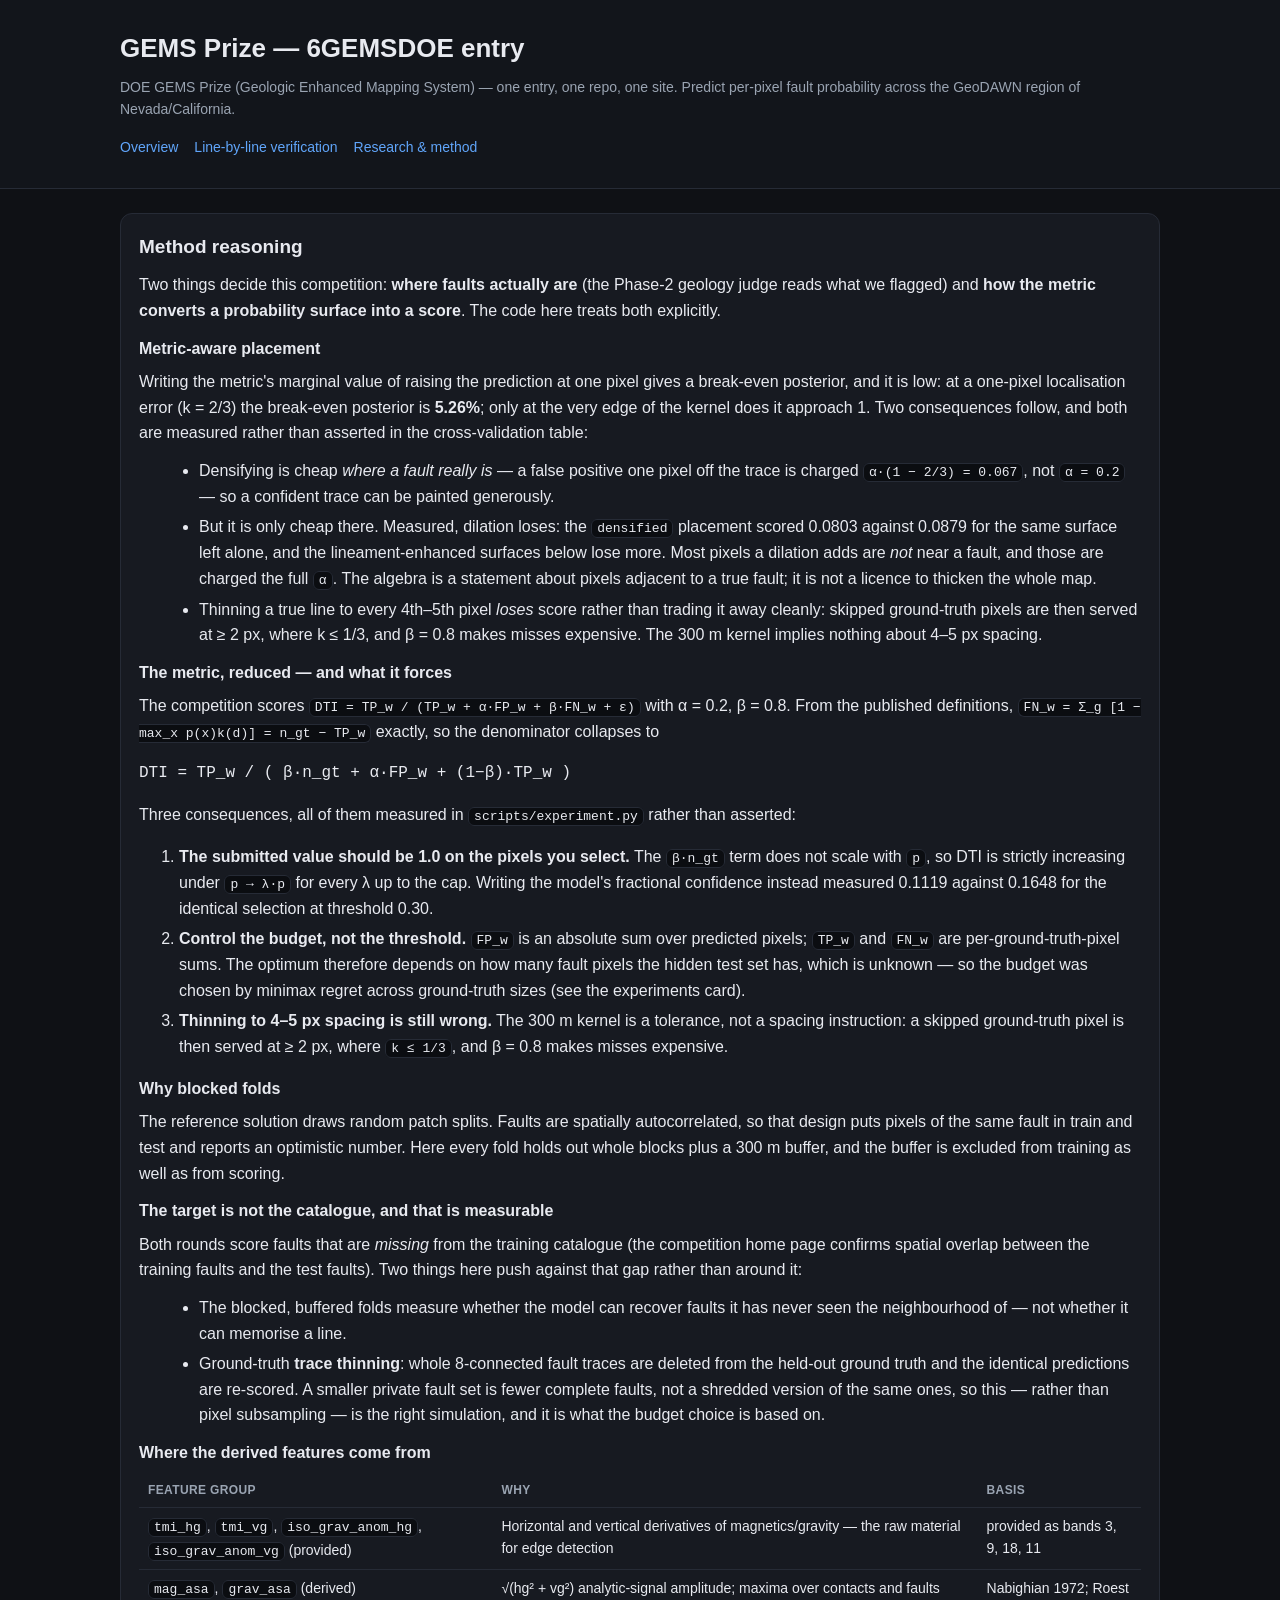
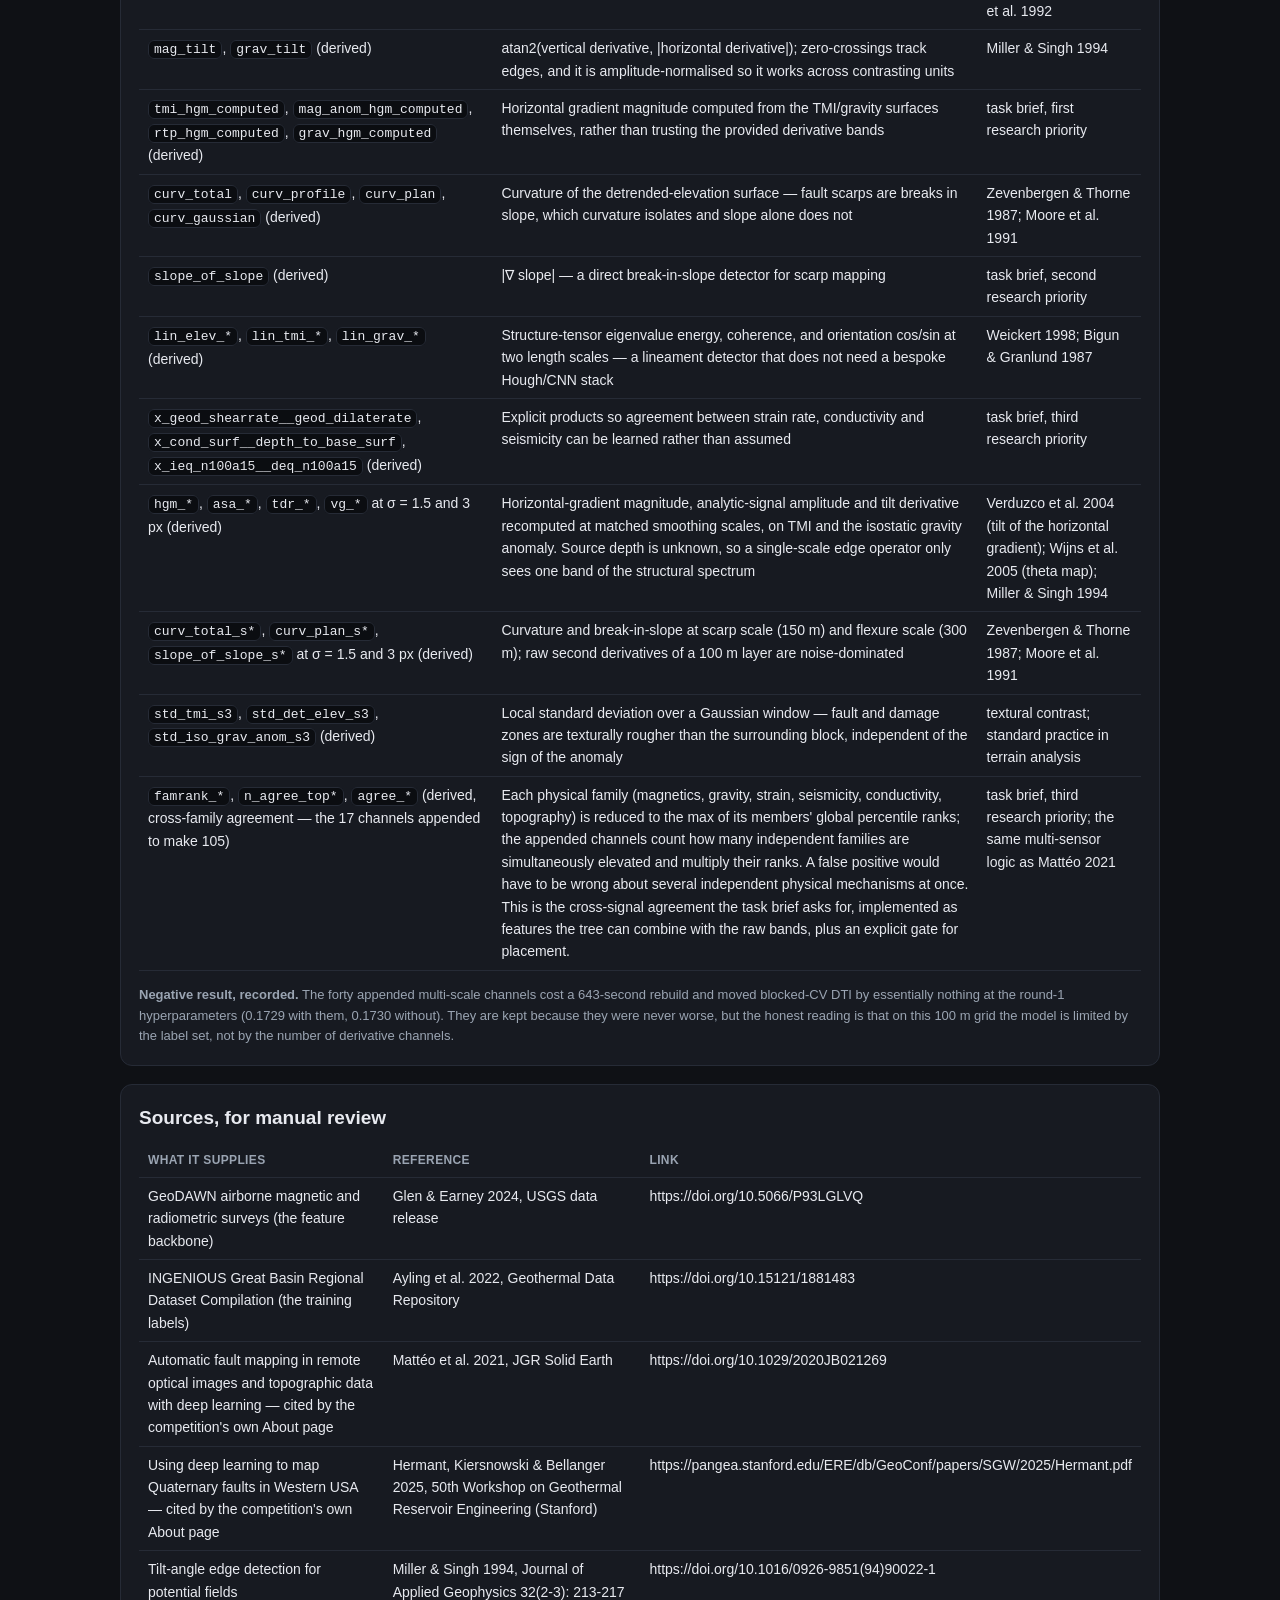
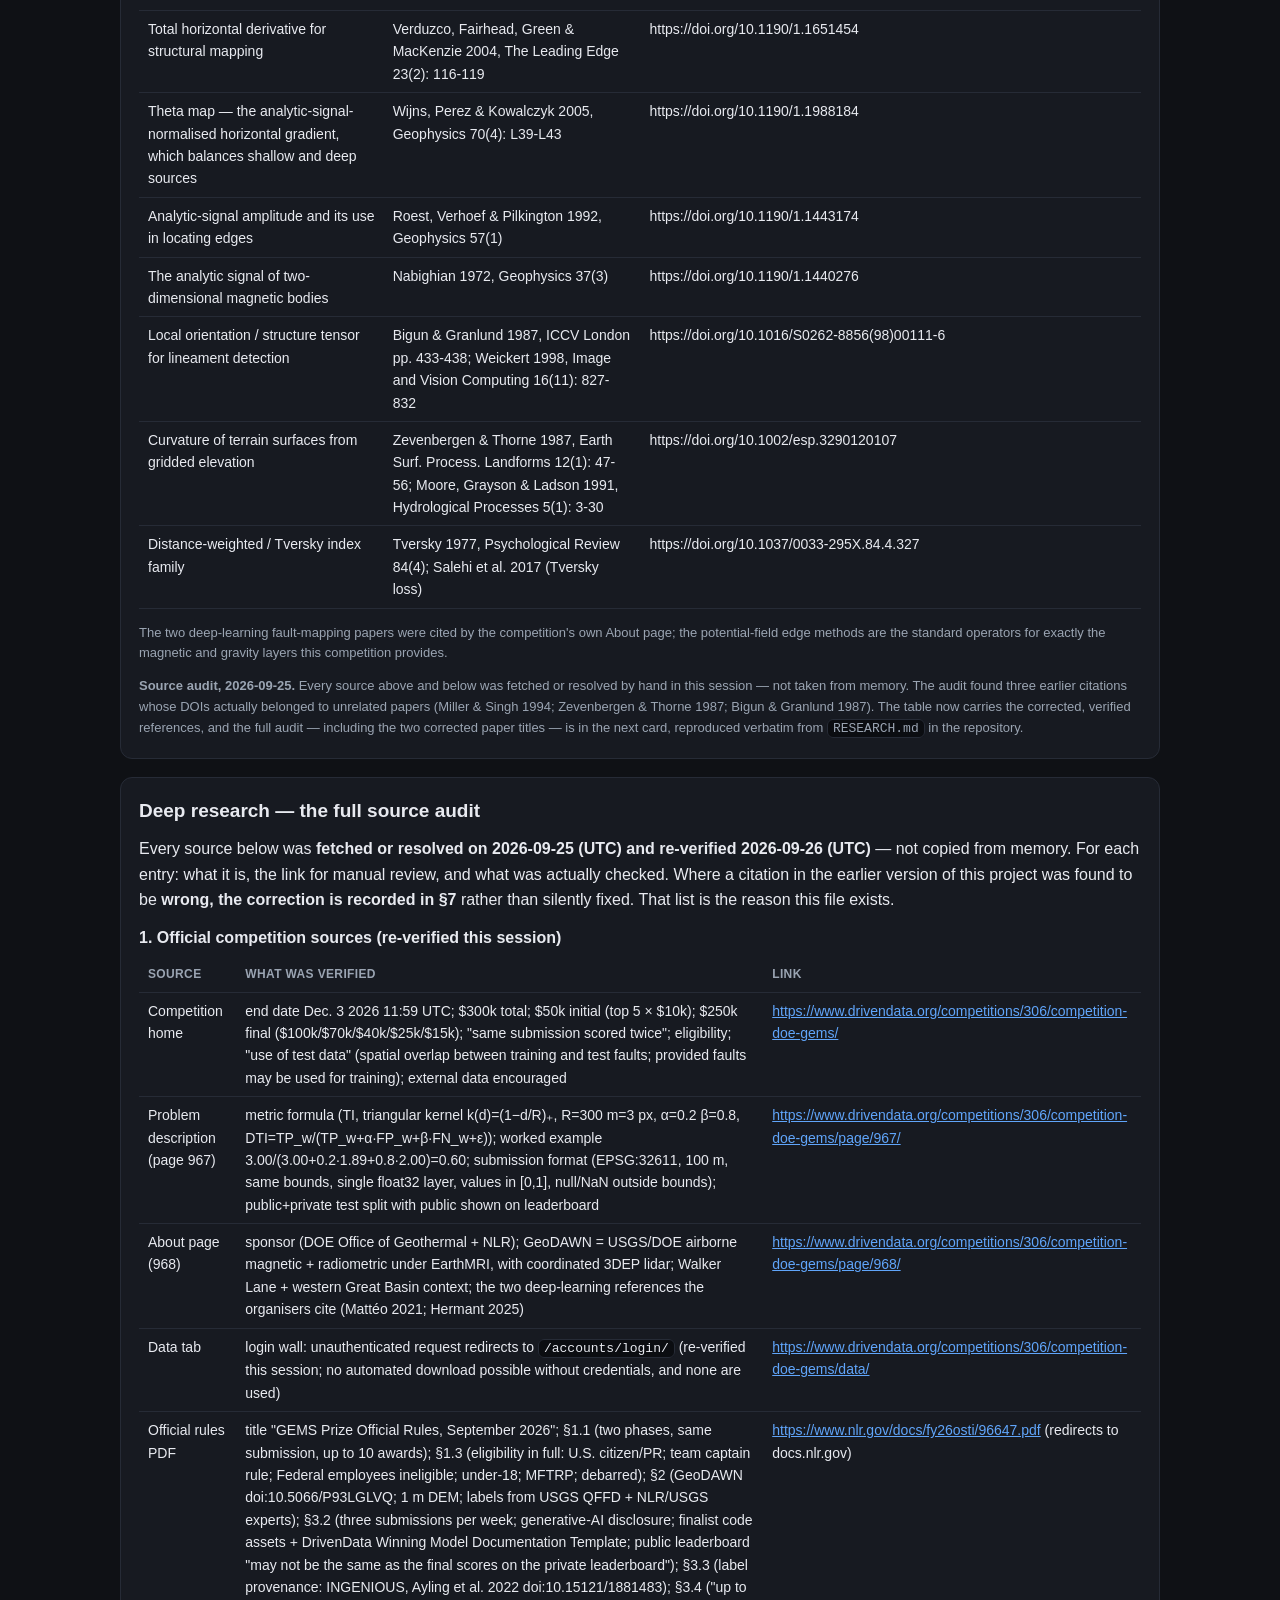
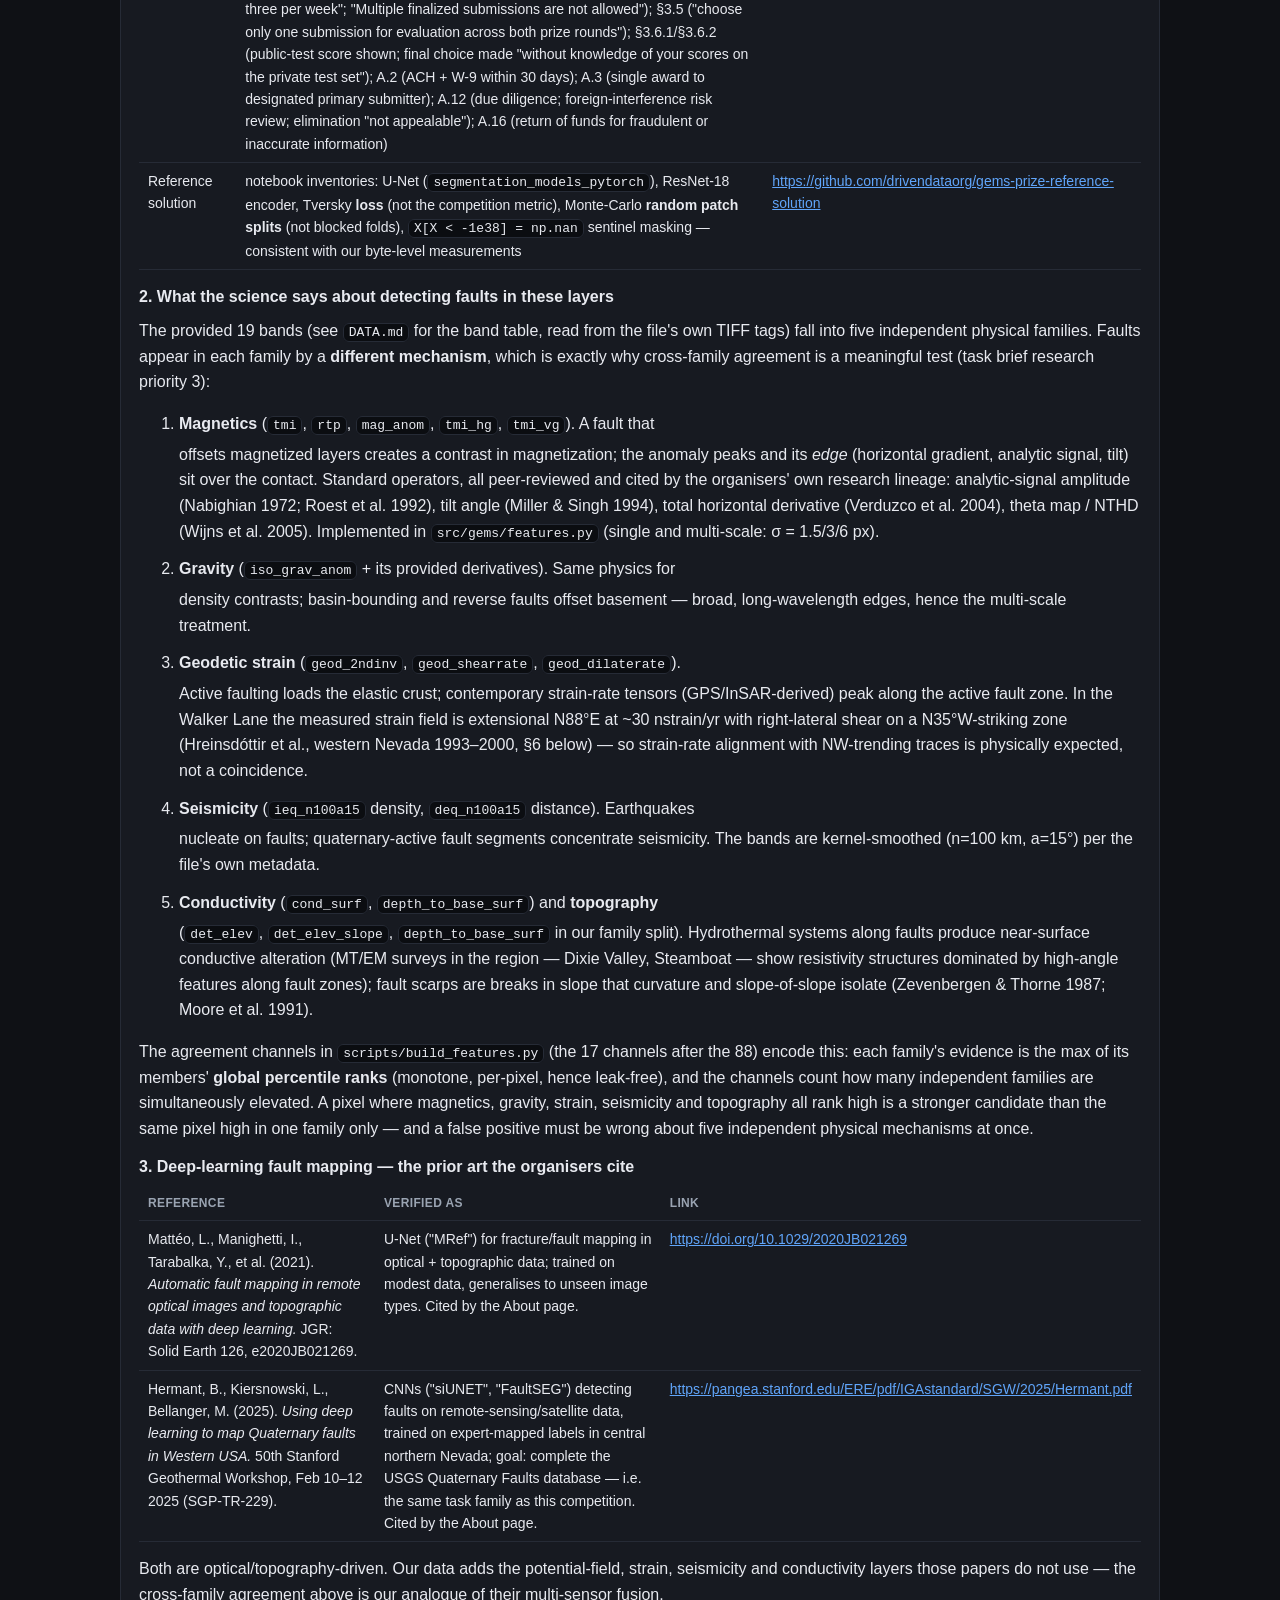
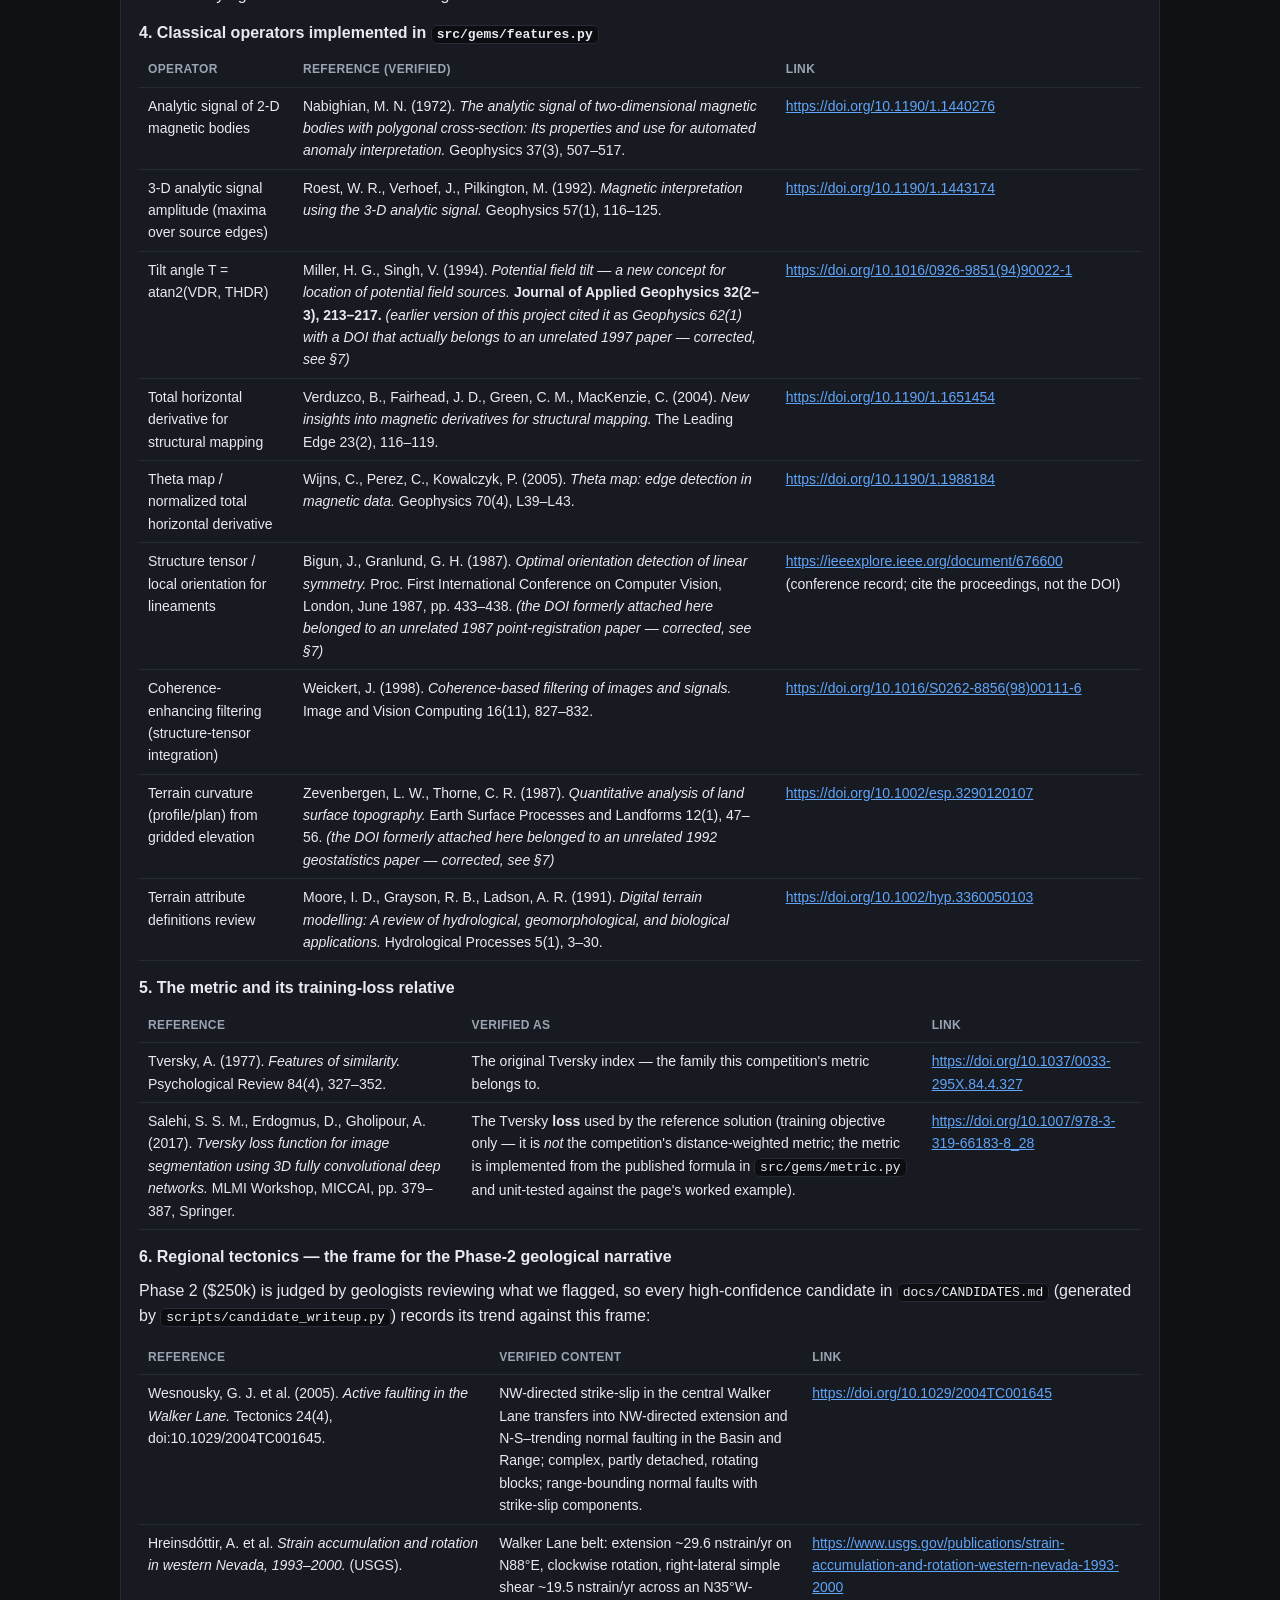
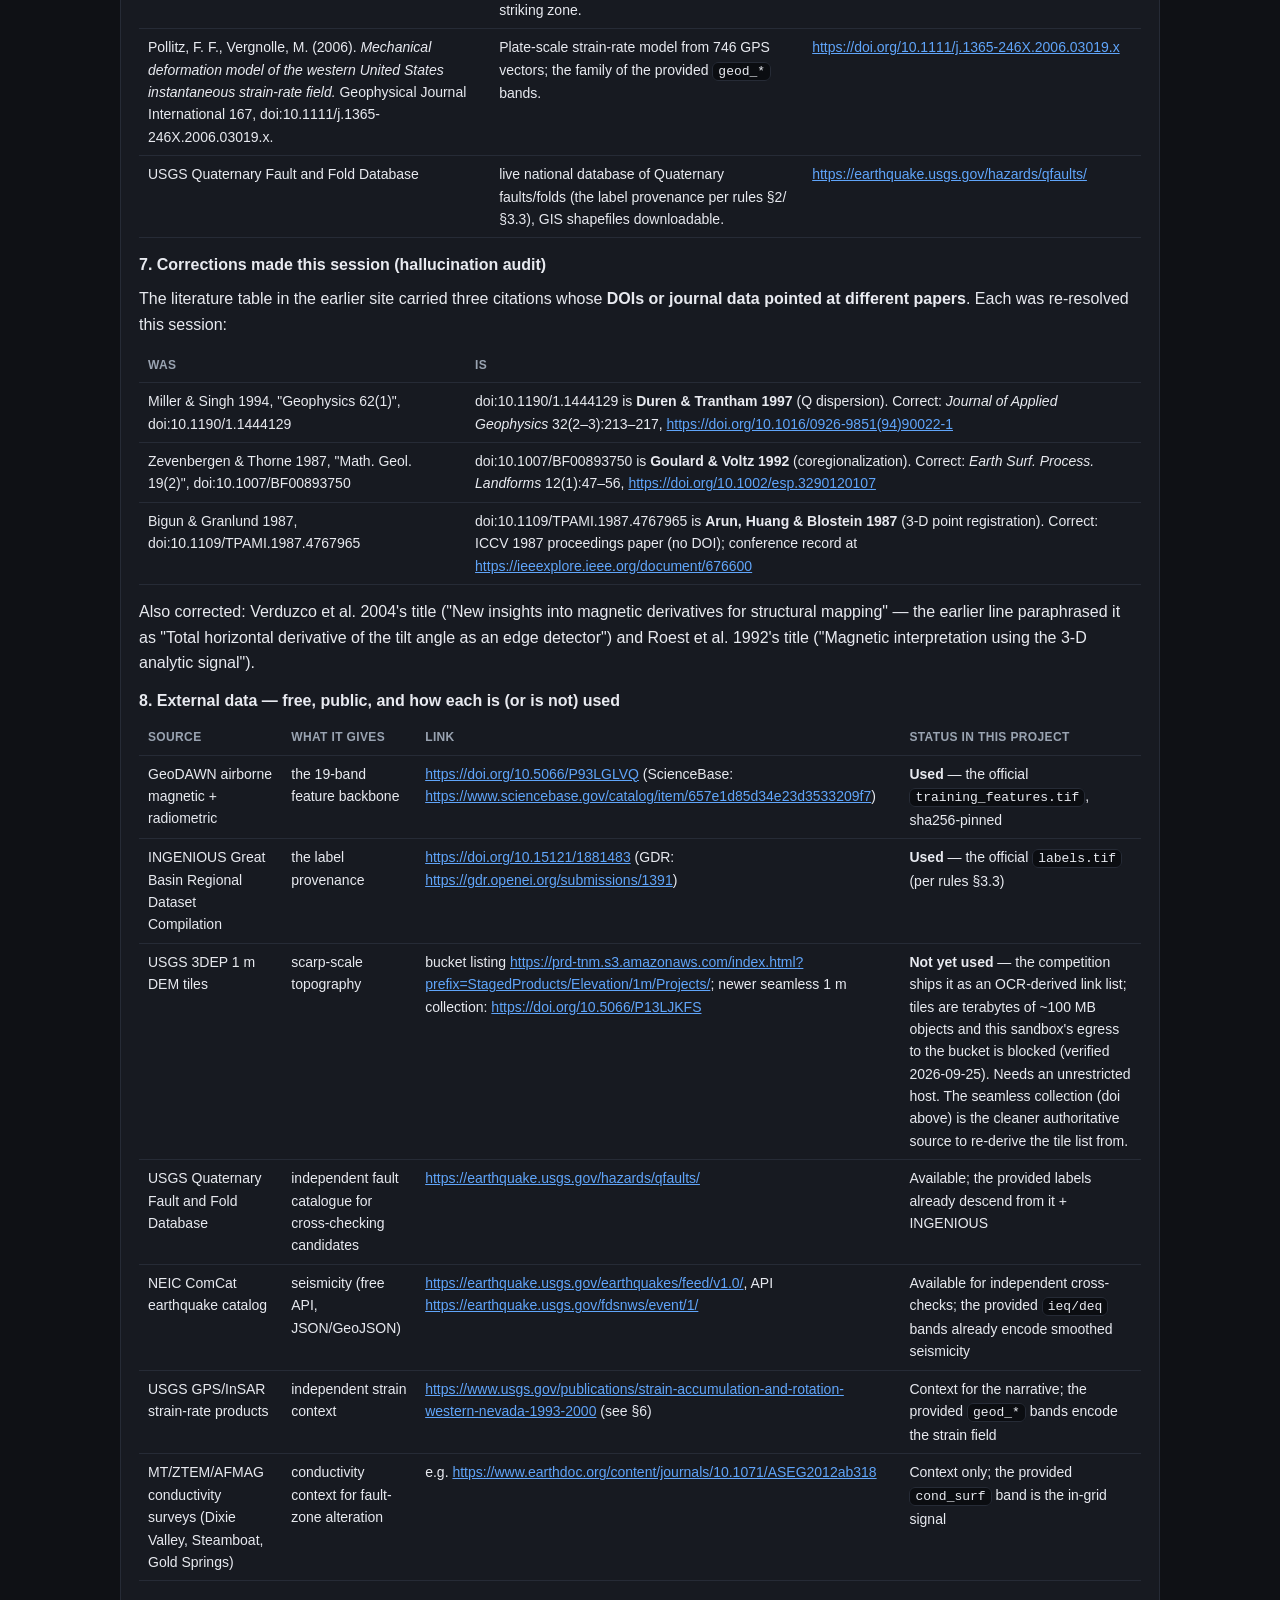
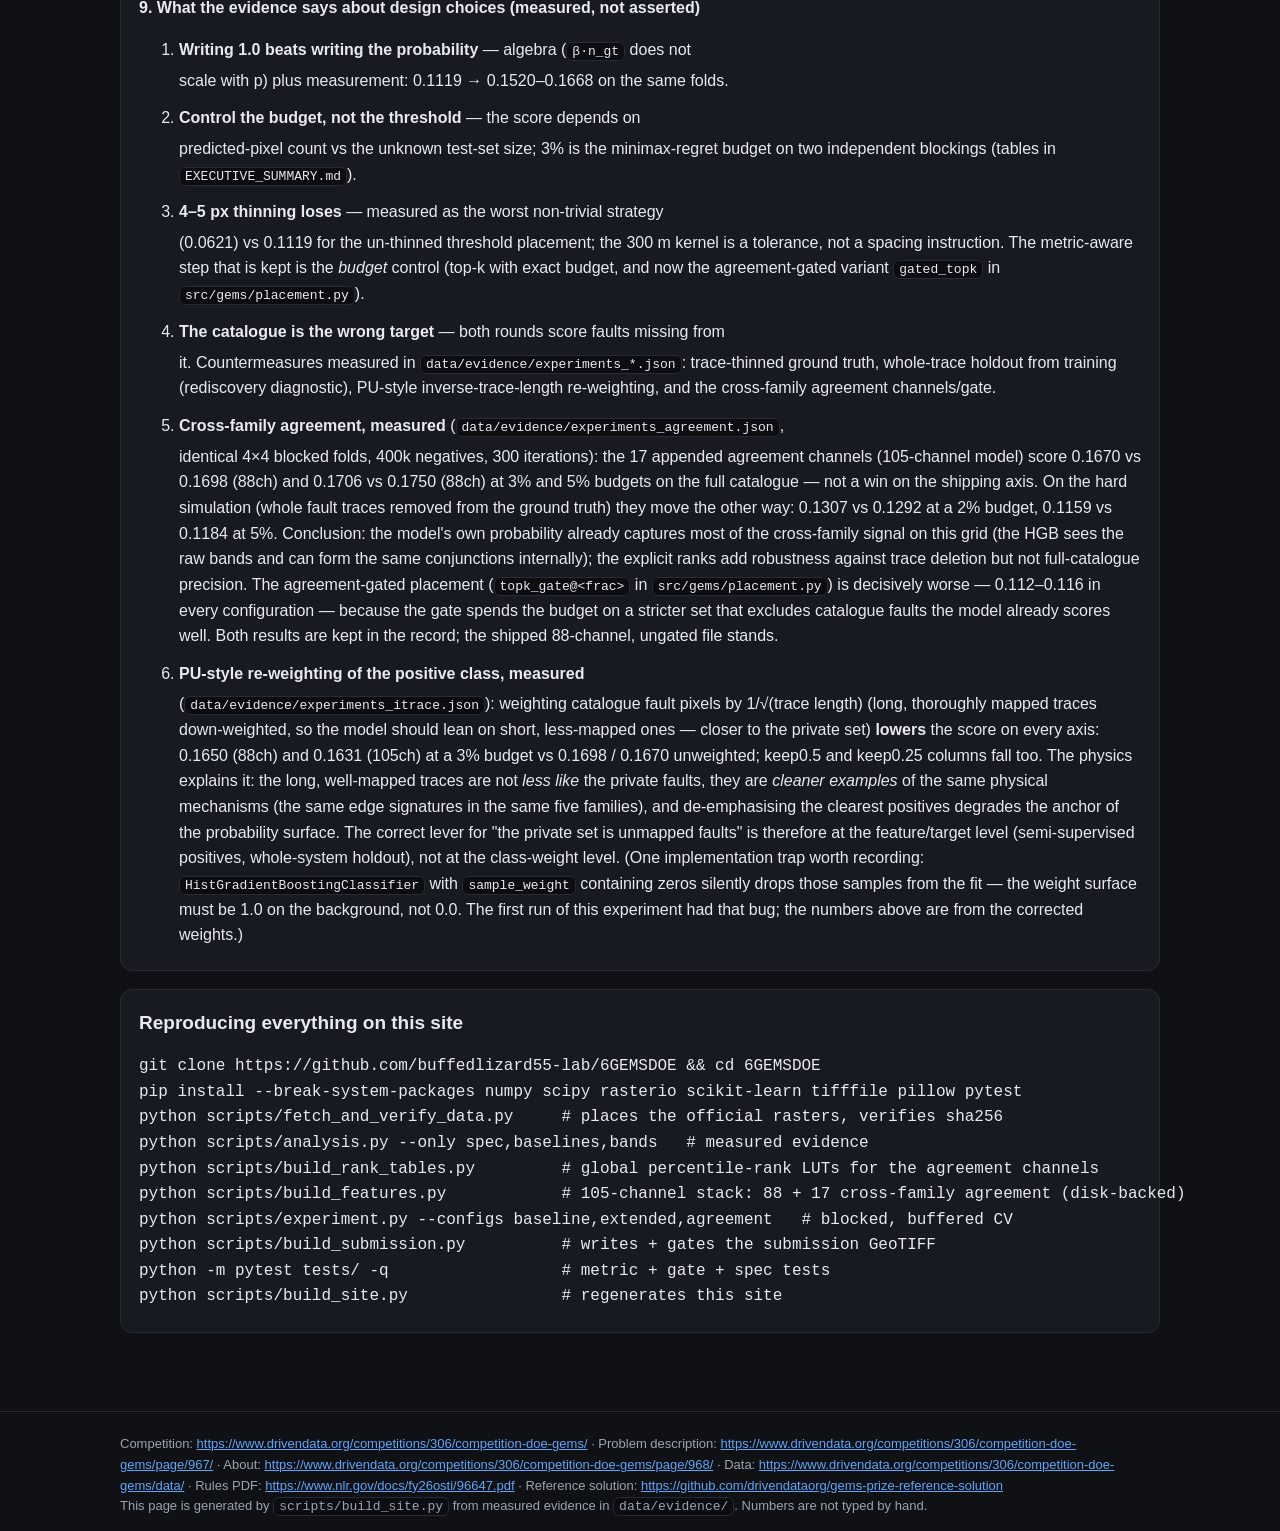
==== commit 54572c19: "Re-verify 2026-09-26: gate 13/13, hashes 3/3, grid re-measured, audit dates refreshed - Re-ran scrip" ====
--- a/research.html
+++ b/research.html
@@ -108,7 +108,7 @@
 </div>
 <div class="card">
   <h2>Deep research — the full source audit</h2>
-  <p>Every source below was <strong>fetched or resolved on 2026-09-25 (UTC) in this session</strong> — not copied from memory. For each entry: what it is, the link for manual review, and what was actually checked. Where a citation in the earlier version of this project was found to be <strong>wrong, the correction is recorded in §7</strong> rather than silently fixed. That list is the reason this file exists.</p>
+  <p>Every source below was <strong>fetched or resolved on 2026-09-25 (UTC) and re-verified 2026-09-26 (UTC)</strong> — not copied from memory. For each entry: what it is, the link for manual review, and what was actually checked. Where a citation in the earlier version of this project was found to be <strong>wrong, the correction is recorded in §7</strong> rather than silently fixed. That list is the reason this file exists.</p>
 <h3>1. Official competition sources (re-verified this session)</h3>
 <table class=""><thead><tr><th>Source</th><th>What was verified</th><th>Link</th></tr></thead><tbody><tr><td>Competition home</td><td>end date Dec. 3 2026 11:59 UTC; $300k total; $50k initial (top 5 × $10k); $250k final ($100k/$70k/$40k/$25k/$15k); "same submission scored twice"; eligibility; "use of test data" (spatial overlap between training and test faults; provided faults may be used for training); external data encouraged</td><td><a href="https://www.drivendata.org/competitions/306/competition-doe-gems/">https://www.drivendata.org/competitions/306/competition-doe-gems/</a></td></tr><tr><td>Problem description (page 967)</td><td>metric formula (TI, triangular kernel k(d)=(1−d/R)₊, R=300 m=3 px, α=0.2 β=0.8, DTI=TP_w/(TP_w+α·FP_w+β·FN_w+ε)); worked example 3.00/(3.00+0.2·1.89+0.8·2.00)=0.60; submission format (EPSG:32611, 100 m, same bounds, single float32 layer, values in [0,1], null/NaN outside bounds); public+private test split with public shown on leaderboard</td><td><a href="https://www.drivendata.org/competitions/306/competition-doe-gems/page/967/">https://www.drivendata.org/competitions/306/competition-doe-gems/page/967/</a></td></tr><tr><td>About page (968)</td><td>sponsor (DOE Office of Geothermal + NLR); GeoDAWN = USGS/DOE airborne magnetic + radiometric under EarthMRI, with coordinated 3DEP lidar; Walker Lane + western Great Basin context; the two deep-learning references the organisers cite (Mattéo 2021; Hermant 2025)</td><td><a href="https://www.drivendata.org/competitions/306/competition-doe-gems/page/968/">https://www.drivendata.org/competitions/306/competition-doe-gems/page/968/</a></td></tr><tr><td>Data tab</td><td>login wall: unauthenticated request redirects to <code>/accounts/login/</code> (re-verified this session; no automated download possible without credentials, and none are used)</td><td><a href="https://www.drivendata.org/competitions/306/competition-doe-gems/data/">https://www.drivendata.org/competitions/306/competition-doe-gems/data/</a></td></tr><tr><td>Official rules PDF</td><td>title "GEMS Prize Official Rules, September 2026"; §1.1 (two phases, same submission, up to 10 awards); §1.3 (eligibility in full: U.S. citizen/PR; team captain rule; Federal employees ineligible; under-18; MFTRP; debarred); §2 (GeoDAWN doi:10.5066/P93LGLVQ; 1 m DEM; labels from USGS QFFD + NLR/USGS experts); §3.2 (three submissions per week; generative-AI disclosure; finalist code assets + DrivenData Winning Model Documentation Template; public leaderboard "may not be the same as the final scores on the private leaderboard"); §3.3 (label provenance: INGENIOUS, Ayling et al. 2022 doi:10.15121/1881483); §3.4 ("up to three per week"; "Multiple finalized submissions are not allowed"); §3.5 ("choose only one submission for evaluation across both prize rounds"); §3.6.1/§3.6.2 (public-test score shown; final choice made "without knowledge of your scores on the private test set"); A.2 (ACH + W-9 within 30 days); A.3 (single award to designated primary submitter); A.12 (due diligence; foreign-interference risk review; elimination "not appealable"); A.16 (return of funds for fraudulent or inaccurate information)</td><td><a href="https://www.nlr.gov/docs/fy26osti/96647.pdf">https://www.nlr.gov/docs/fy26osti/96647.pdf</a> (redirects to docs.nlr.gov)</td></tr><tr><td>Reference solution</td><td>notebook inventories: U-Net (<code>segmentation_models_pytorch</code>), ResNet-18 encoder, Tversky <strong>loss</strong> (not the competition metric), Monte-Carlo <strong>random patch splits</strong> (not blocked folds), <code>X[X &lt; -1e38] = np.nan</code> sentinel masking — consistent with our byte-level measurements</td><td><a href="https://github.com/drivendataorg/gems-prize-reference-solution">https://github.com/drivendataorg/gems-prize-reference-solution</a></td></tr></tbody></table>
 <h3>2. What the science says about detecting faults in these layers</h3>
